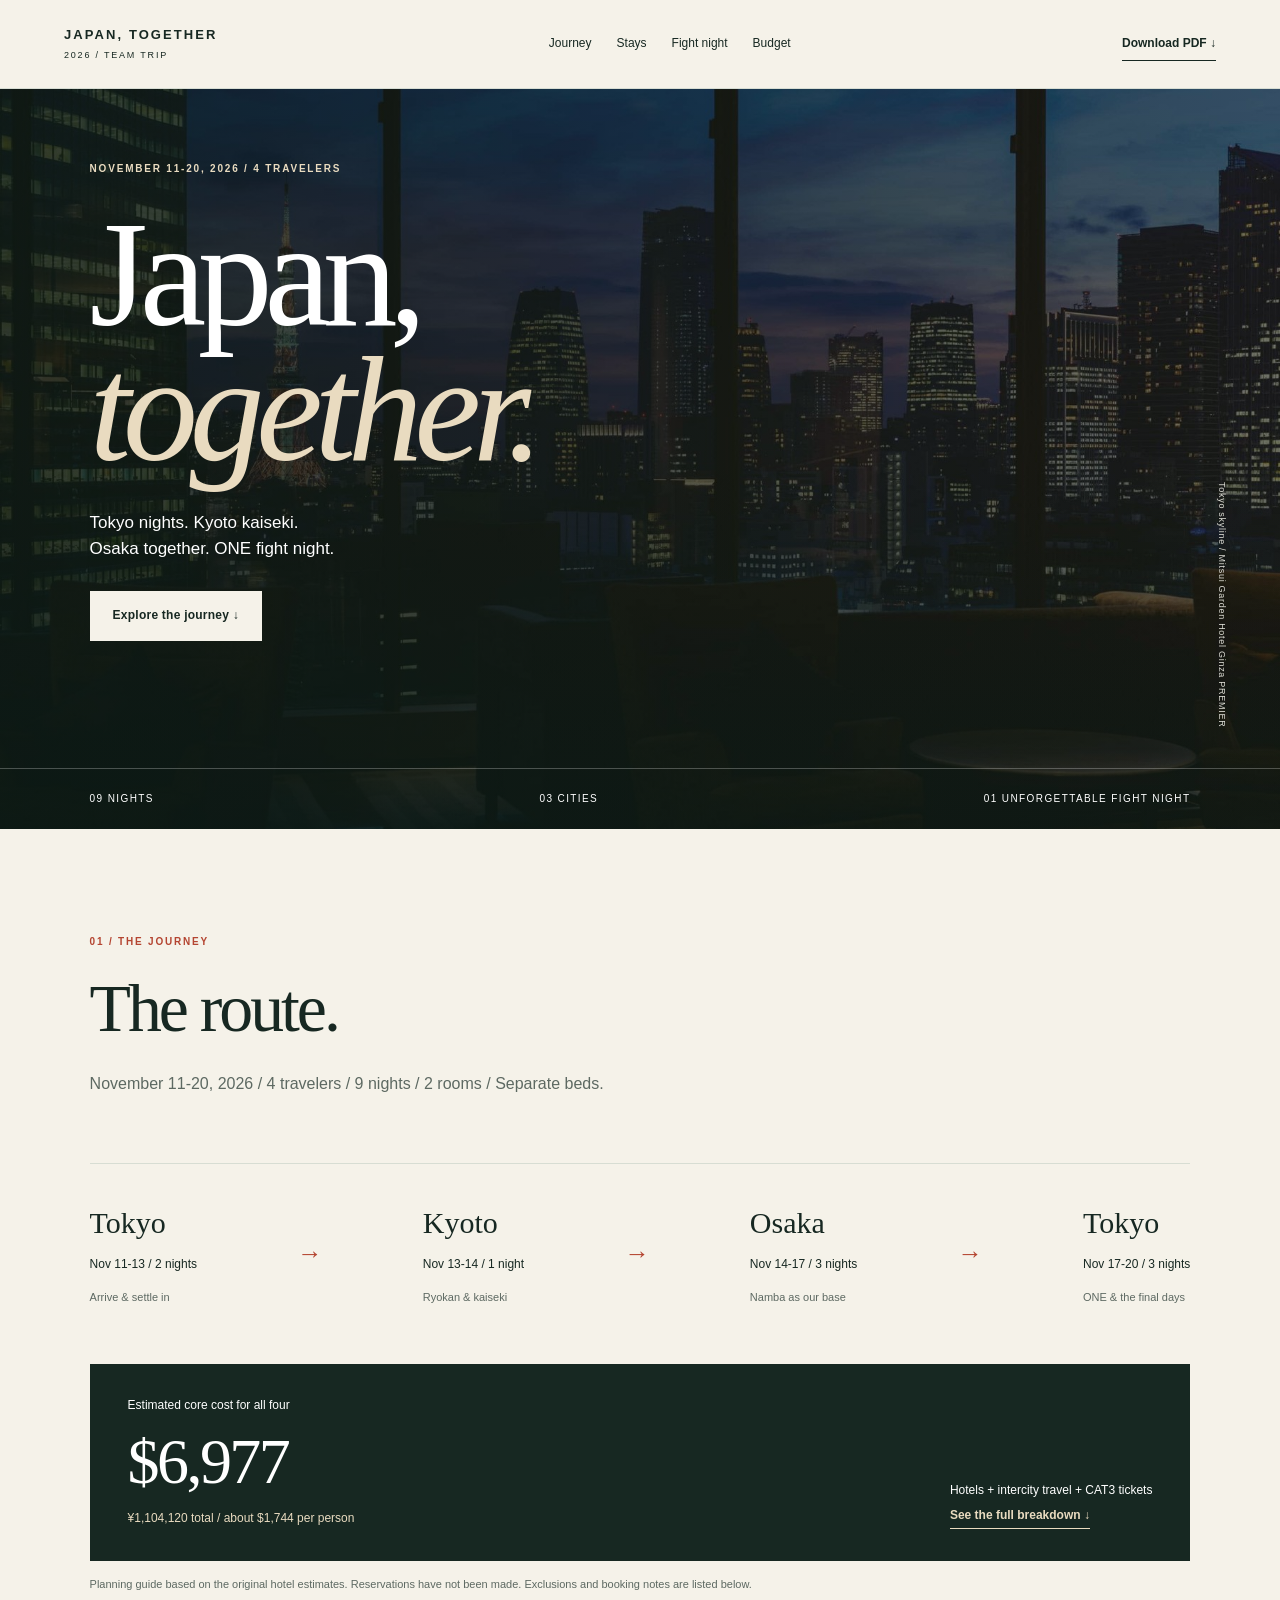
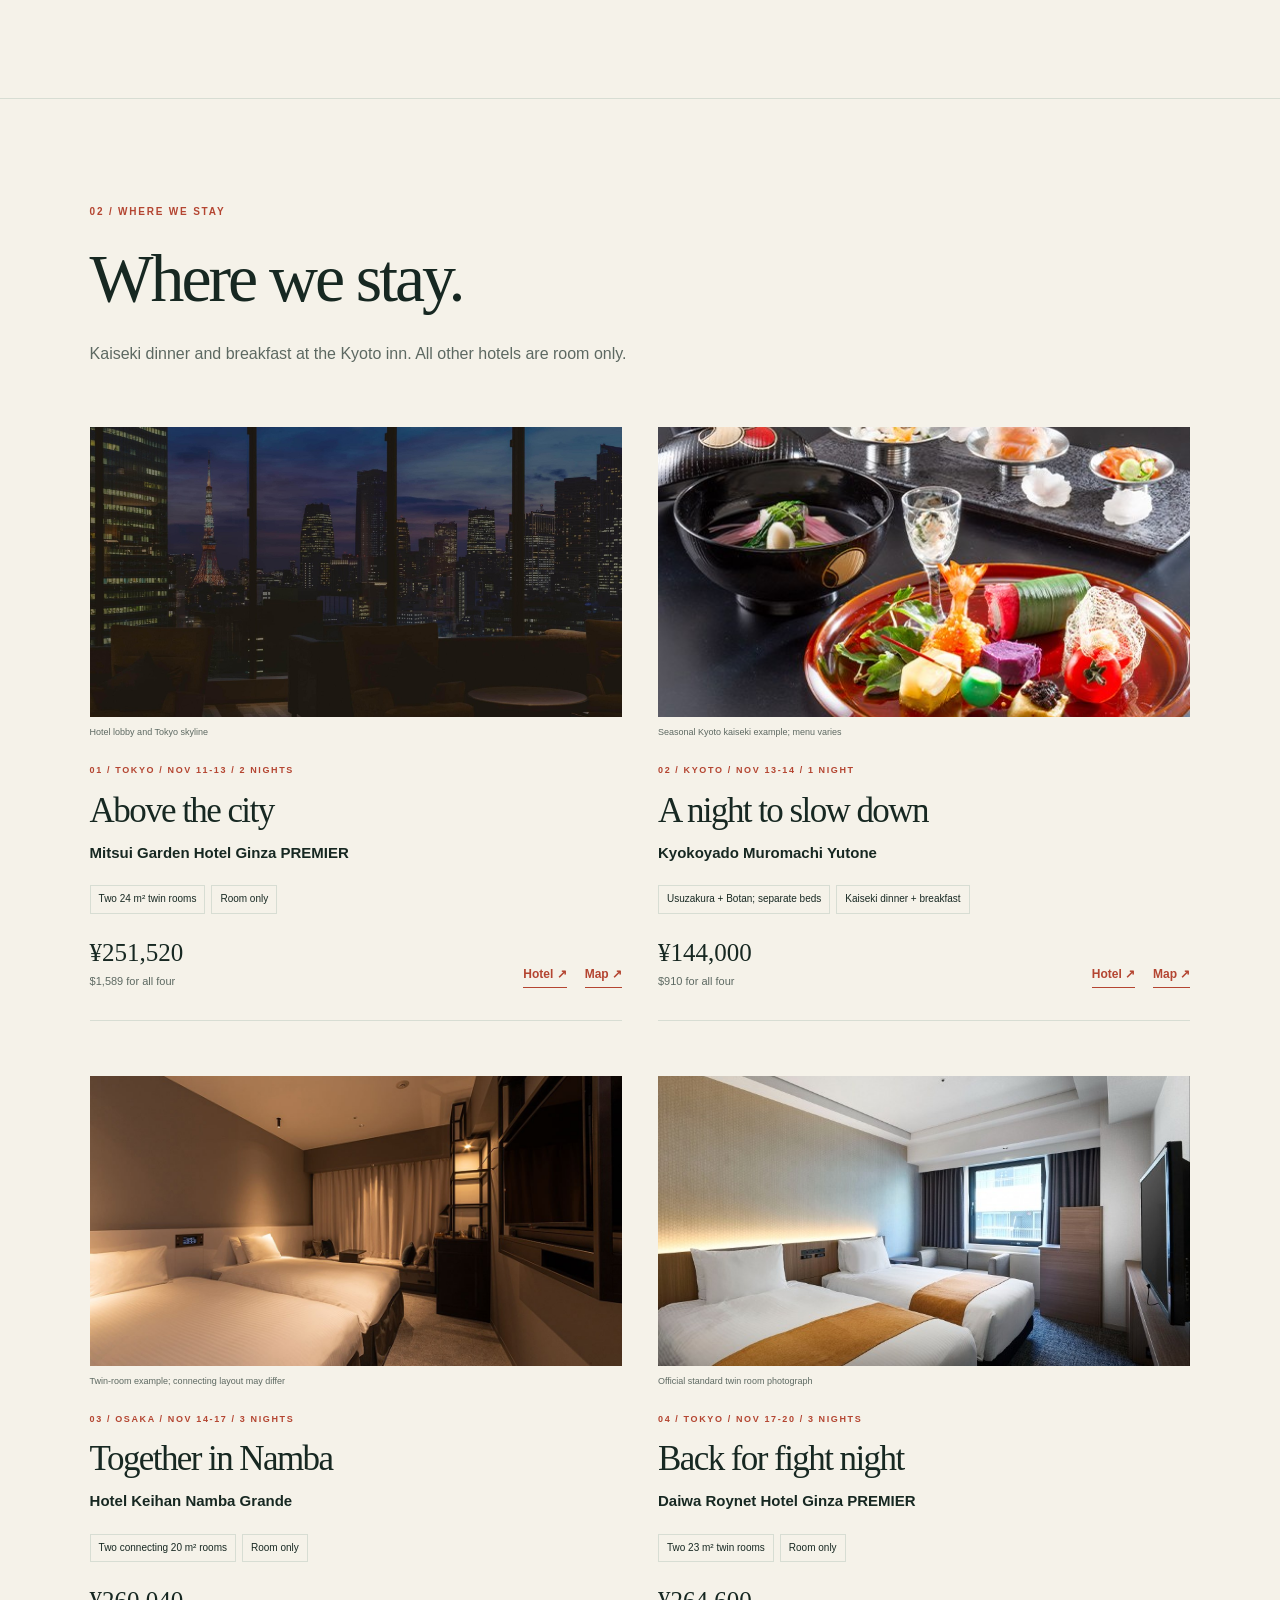
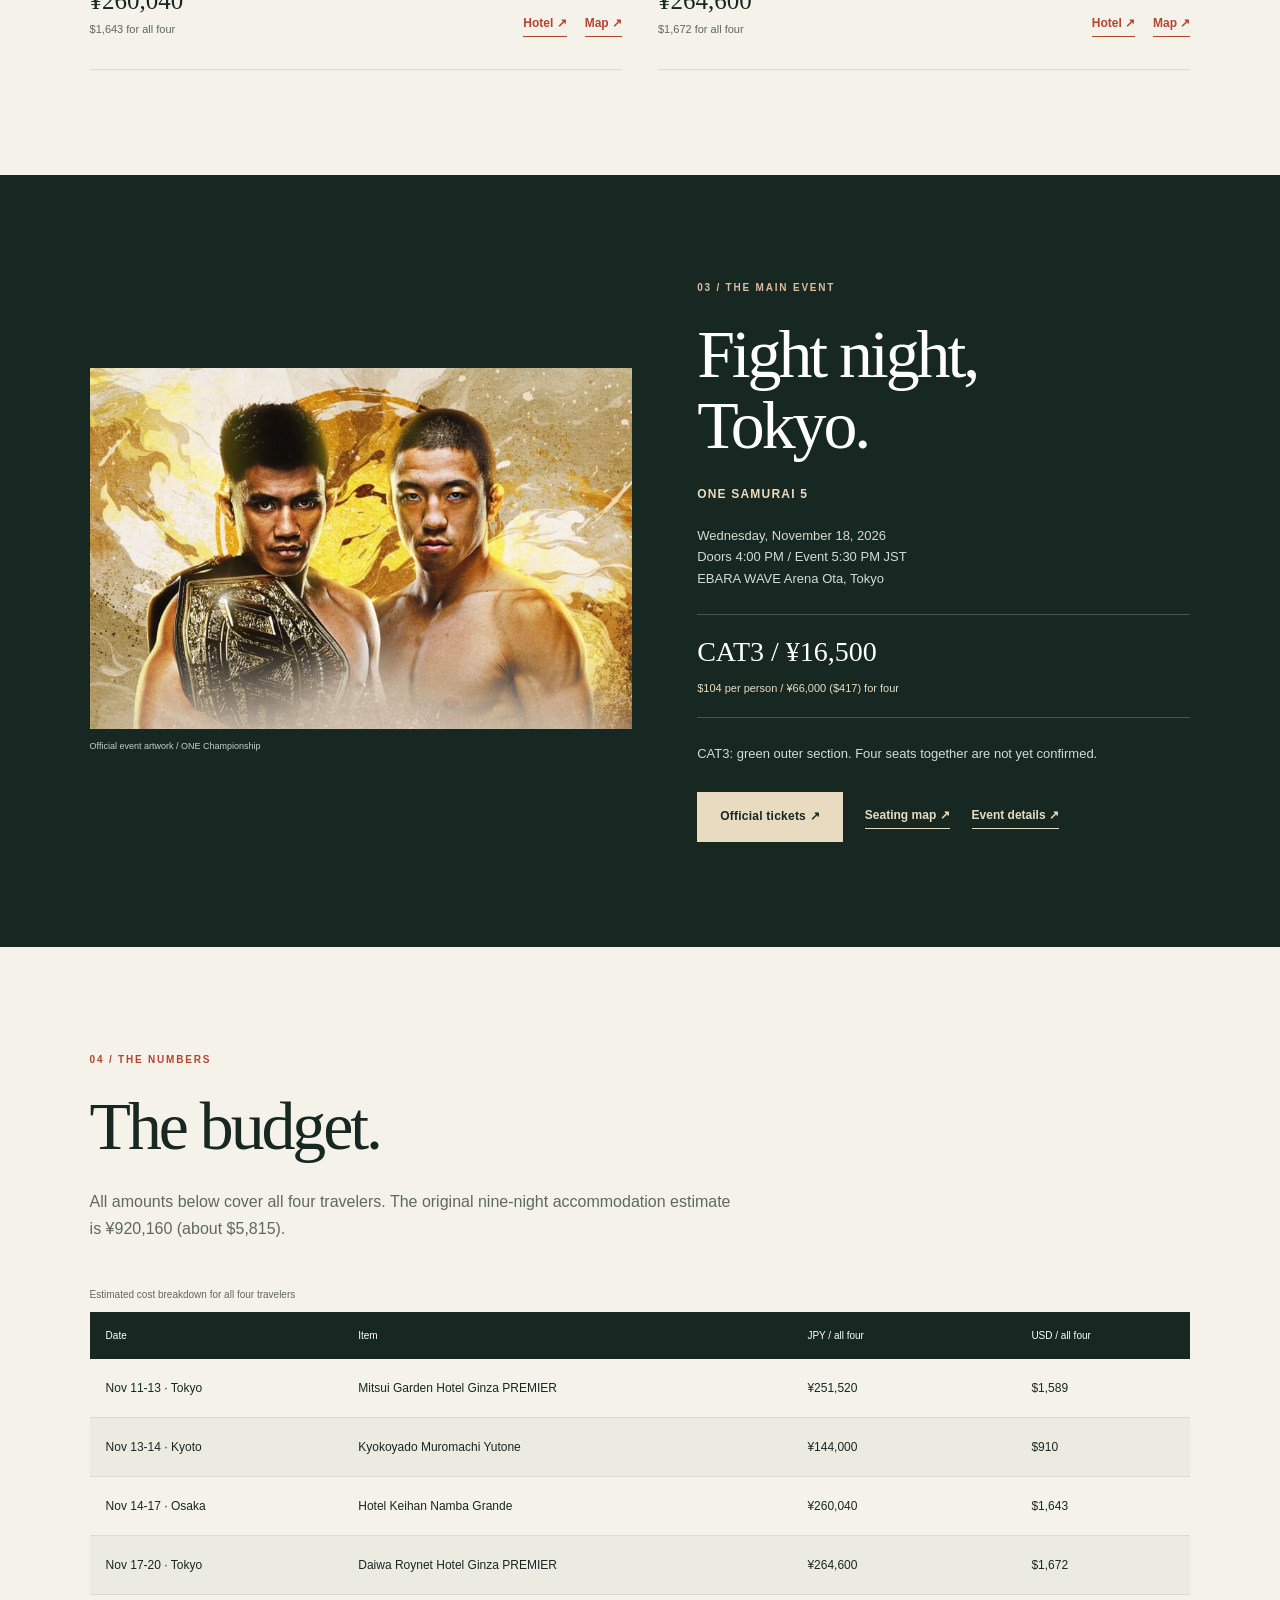
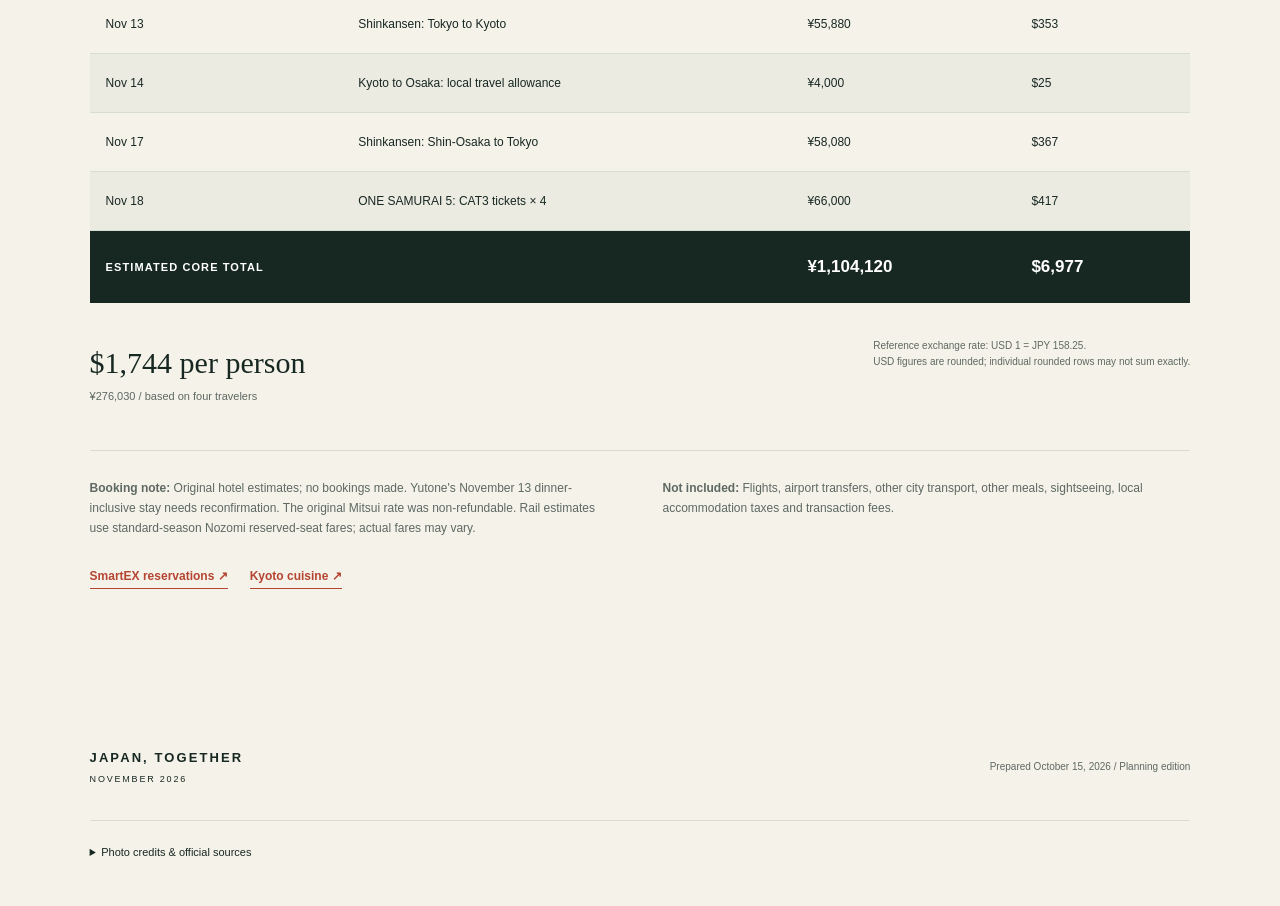
==== index.html @ fe847f81 "Publish concise Japan travel guide with photos and linked PDF" ====
<!doctype html><html lang="en"><head><meta charset="utf-8"><meta name="viewport" content="width=device-width,initial-scale=1"><title>Japan, Together | November 11-20, 2026</title><meta name="description" content="A nine-night team trip through Tokyo, Kyoto and Osaka, with a Kyoto kaiseki stay and ONE SAMURAI 5. Travel guide and downloadable PDF."><meta property="og:title" content="Japan, Together | November 2026"><meta property="og:description" content="Tokyo nights. Kyoto kaiseki. Osaka together. ONE fight night."><meta property="og:image" content="https://sakaidaishin27.github.io/japan-team-trip-2026/assets/tokyo.jpg"><meta property="og:url" content="https://sakaidaishin27.github.io/japan-team-trip-2026/"><link rel="stylesheet" href="style.css"></head><body>
<header class="topbar"><a class="brand" href="#top">JAPAN, TOGETHER<span>2026 / TEAM TRIP</span></a><nav aria-label="Main navigation"><a href="#journey">Journey</a><a href="#stays">Stays</a><a href="#fight">Fight night</a><a href="#budget">Budget</a></nav><a class="pdf-link" href="Japan-Team-Trip-November-2026.pdf" download>Download PDF ↓</a></header>
<main><section class="hero" id="top"><img class="hero-image" src="assets/tokyo.jpg" alt="Tokyo skyline and Tokyo Tower seen from the hotel lobby"><div class="hero-inner"><p class="eyebrow">NOVEMBER 11-20, 2026 / 4 TRAVELERS</p><h1>Japan,<br><em>together.</em></h1><p class="hero-sub">Tokyo nights. Kyoto kaiseki.<br>Osaka together. ONE fight night.</p><a class="button cream" href="#journey">Explore the journey ↓</a></div><p class="hero-caption">Tokyo skyline / Mitsui Garden Hotel Ginza PREMIER</p><div class="hero-bottom"><span>09 NIGHTS</span><span>03 CITIES</span><span>01 UNFORGETTABLE FIGHT NIGHT</span></div></section>
<section id="journey" class="section journey"><div class="section-heading"><p class="eyebrow">01 / THE JOURNEY</p><h2>The route.</h2><p>November 11-20, 2026 / 4 travelers / 9 nights / 2 rooms / Separate beds.</p></div><div class="route"><div><b>Tokyo</b><span>Nov 11-13 / 2 nights</span><small>Arrive & settle in</small></div><span class="route-arrow">→</span><div><b>Kyoto</b><span>Nov 13-14 / 1 night</span><small>Ryokan & kaiseki</small></div><span class="route-arrow">→</span><div><b>Osaka</b><span>Nov 14-17 / 3 nights</span><small>Namba as our base</small></div><span class="route-arrow">→</span><div><b>Tokyo</b><span>Nov 17-20 / 3 nights</span><small>ONE & the final days</small></div></div><div class="cost-preview"><p>Estimated core cost for all four<strong>$6,977</strong><span>¥1,104,120 total / about $1,744 per person</span></p><div><p>Hotels + intercity travel + CAT3 tickets</p><a href="#budget" class="text-link">See the full breakdown ↓</a></div></div><p class="status-note">Planning guide based on the original hotel estimates. Reservations have not been made. Exclusions and booking notes are listed below.</p></section>
<section id="stays" class="section stays"><div class="section-heading"><p class="eyebrow">02 / WHERE WE STAY</p><h2>Where we stay.</h2><p>Kaiseki dinner and breakfast at the Kyoto inn. All other hotels are room only.</p></div><div class="stay-grid"><article class="stay"><figure><img src="assets/tokyo.jpg" alt="Hotel lobby and Tokyo skyline" loading="lazy"><figcaption>Hotel lobby and Tokyo skyline</figcaption></figure><div class="stay-copy"><p class="eyebrow">01 / Tokyo / Nov 11-13 / 2 nights</p><h3>Above the city</h3><h4>Mitsui Garden Hotel Ginza PREMIER</h4><div class="facts"><span>Two 24 m² twin rooms</span><span>Room only</span></div><div class="stay-bottom"><strong>¥251,520<small>$1,589 for all four</small></strong><div><a class="text-link" href="https://www.gardenhotels.co.jp/ginza-premier/eng/" target="_blank" rel="noopener noreferrer">Hotel<span aria-hidden="true"> ↗</span></a><a class="text-link" href="https://www.google.com/maps/search/?api=1&amp;query=Mitsui+Garden+Hotel+Ginza+PREMIER" target="_blank" rel="noopener noreferrer">Map<span aria-hidden="true"> ↗</span></a></div></div></div></article><article class="stay"><figure><img src="assets/kaiseki.jpg" alt="Seasonal Kyoto kaiseki example; menu varies" loading="lazy"><figcaption>Seasonal Kyoto kaiseki example; menu varies</figcaption></figure><div class="stay-copy"><p class="eyebrow">02 / Kyoto / Nov 13-14 / 1 night</p><h3>A night to slow down</h3><h4>Kyokoyado Muromachi Yutone</h4><div class="facts"><span>Usuzakura + Botan; separate beds</span><span>Kaiseki dinner + breakfast</span></div><div class="stay-bottom"><strong>¥144,000<small>$910 for all four</small></strong><div><a class="text-link" href="https://www.m-yutone.com/room/" target="_blank" rel="noopener noreferrer">Hotel<span aria-hidden="true"> ↗</span></a><a class="text-link" href="https://www.google.com/maps/search/?api=1&amp;query=Kyokoyado+Muromachi+Yutone" target="_blank" rel="noopener noreferrer">Map<span aria-hidden="true"> ↗</span></a></div></div></div></article><article class="stay"><figure><img src="assets/osaka.jpg" alt="Twin-room example; connecting layout may differ" loading="lazy"><figcaption>Twin-room example; connecting layout may differ</figcaption></figure><div class="stay-copy"><p class="eyebrow">03 / Osaka / Nov 14-17 / 3 nights</p><h3>Together in Namba</h3><h4>Hotel Keihan Namba Grande</h4><div class="facts"><span>Two connecting 20 m² rooms</span><span>Room only</span></div><div class="stay-bottom"><strong>¥260,040<small>$1,643 for all four</small></strong><div><a class="text-link" href="https://www.hotelkeihan.co.jp/namba/guestroom/7/" target="_blank" rel="noopener noreferrer">Hotel<span aria-hidden="true"> ↗</span></a><a class="text-link" href="https://www.google.com/maps/search/?api=1&amp;query=Hotel+Keihan+Namba+Grande" target="_blank" rel="noopener noreferrer">Map<span aria-hidden="true"> ↗</span></a></div></div></div></article><article class="stay"><figure><img src="assets/daiwa.jpg" alt="Official standard twin room photograph" loading="lazy"><figcaption>Official standard twin room photograph</figcaption></figure><div class="stay-copy"><p class="eyebrow">04 / Tokyo / Nov 17-20 / 3 nights</p><h3>Back for fight night</h3><h4>Daiwa Roynet Hotel Ginza PREMIER</h4><div class="facts"><span>Two 23 m² twin rooms</span><span>Room only</span></div><div class="stay-bottom"><strong>¥264,600<small>$1,672 for all four</small></strong><div><a class="text-link" href="https://www.daiwaroynet.jp/ginza/" target="_blank" rel="noopener noreferrer">Hotel<span aria-hidden="true"> ↗</span></a><a class="text-link" href="https://www.google.com/maps/search/?api=1&amp;query=Daiwa+Roynet+Hotel+Ginza+PREMIER" target="_blank" rel="noopener noreferrer">Map<span aria-hidden="true"> ↗</span></a></div></div></div></article></div></section>
<section id="fight" class="fight section"><div class="fight-image"><img src="assets/one.jpg" alt="Official ONE SAMURAI 5 artwork featuring Joshua Pacio and Keito Yamakita" loading="lazy"><p>Official event artwork / ONE Championship</p></div><div class="fight-copy"><p class="eyebrow">03 / THE MAIN EVENT</p><h2>Fight night,<br>Tokyo.</h2><p class="event-name">ONE SAMURAI 5</p><p>Wednesday, November 18, 2026<br>Doors 4:00 PM / Event 5:30 PM JST<br>EBARA WAVE Arena Ota, Tokyo</p><div class="ticket-price"><strong>CAT3 / ¥16,500</strong><span>$104 per person / ¥66,000 ($417) for four</span></div><p>CAT3: green outer section. Four seats together are not yet confirmed.</p><div class="link-row"><a class="button light" href="https://onechampionship.zaiko.io/ja/e/one-samurai-5" target="_blank" rel="noopener noreferrer">Official tickets<span aria-hidden="true"> ↗</span></a><a class="text-link" href="https://image.pia.jp/uploads5/files/9217/8598/1007/ONESamurai5-EWAO-Seat_Plan0701.jpg" target="_blank" rel="noopener noreferrer">Seating map<span aria-hidden="true"> ↗</span></a><a class="text-link" href="https://www.onefc.com/events/one-samurai-5/" target="_blank" rel="noopener noreferrer">Event details<span aria-hidden="true"> ↗</span></a></div></div></section>
<section id="budget" class="section budget"><div class="section-heading"><p class="eyebrow">04 / THE NUMBERS</p><h2>The budget.</h2><p>All amounts below cover all four travelers. The original nine-night accommodation estimate is ¥920,160 (about $5,815).</p></div><div class="table-scroll"><table><caption>Estimated cost breakdown for all four travelers</caption><thead><tr><th>Date</th><th>Item</th><th>JPY / all four</th><th>USD / all four</th></tr></thead><tbody><tr><td>Nov 11-13 · Tokyo</td><th scope="row">Mitsui Garden Hotel Ginza PREMIER</th><td>¥251,520</td><td>$1,589</td></tr><tr><td>Nov 13-14 · Kyoto</td><th scope="row">Kyokoyado Muromachi Yutone</th><td>¥144,000</td><td>$910</td></tr><tr><td>Nov 14-17 · Osaka</td><th scope="row">Hotel Keihan Namba Grande</th><td>¥260,040</td><td>$1,643</td></tr><tr><td>Nov 17-20 · Tokyo</td><th scope="row">Daiwa Roynet Hotel Ginza PREMIER</th><td>¥264,600</td><td>$1,672</td></tr><tr><td>Nov 13</td><th scope="row">Shinkansen: Tokyo to Kyoto</th><td>¥55,880</td><td>$353</td></tr><tr><td>Nov 14</td><th scope="row">Kyoto to Osaka: local travel allowance</th><td>¥4,000</td><td>$25</td></tr><tr><td>Nov 17</td><th scope="row">Shinkansen: Shin-Osaka to Tokyo</th><td>¥58,080</td><td>$367</td></tr><tr><td>Nov 18</td><th scope="row">ONE SAMURAI 5: CAT3 tickets × 4</th><td>¥66,000</td><td>$417</td></tr></tbody><tfoot><tr><th colspan="2">ESTIMATED CORE TOTAL</th><td>¥1,104,120</td><td>$6,977</td></tr></tfoot></table></div><div class="budget-end"><p><strong>$1,744 per person</strong><span>¥276,030 / based on four travelers</span></p><p>Reference exchange rate: USD 1 = JPY 158.25.<br>USD figures are rounded; individual rounded rows may not sum exactly.</p></div><div class="notes compact-notes"><p><strong>Booking note:</strong> Original hotel estimates; no bookings made. Yutone's November 13 dinner-inclusive stay needs reconfirmation. The original Mitsui rate was non-refundable. Rail estimates use standard-season Nozomi reserved-seat fares; actual fares may vary.</p><p><strong>Not included:</strong> Flights, airport transfers, other city transport, other meals, sightseeing, local accommodation taxes and transaction fees.</p></div><div class="link-row"><a class="text-link" href="https://smart-ex.jp/en/" target="_blank" rel="noopener noreferrer">SmartEX reservations<span aria-hidden="true"> ↗</span></a><a class="text-link" href="https://www.m-yutone.com/meal/" target="_blank" rel="noopener noreferrer">Kyoto cuisine<span aria-hidden="true"> ↗</span></a></div></section>
<footer class="section"><div class="footer-top"><a class="brand" href="#top">JAPAN, TOGETHER<span>NOVEMBER 2026</span></a><p>Prepared October 15, 2026 / Planning edition</p></div><details><summary>Photo credits & official sources</summary><p>Photos and event artwork are from the official properties and organizer. All rights remain with their respective owners. Images illustrate the property or sample cuisine; actual rooms and menus may differ.</p><ul><li><a class="text-link" href="https://www.gardenhotels.co.jp/ginza-premier/eng/" target="_blank" rel="noopener noreferrer">Mitsui Garden Hotel Ginza PREMIER<span aria-hidden="true"> ↗</span></a></li><li><a class="text-link" href="https://www.m-yutone.com/room/" target="_blank" rel="noopener noreferrer">Muromachi Yutone<span aria-hidden="true"> ↗</span></a></li><li><a class="text-link" href="https://www.m-yutone.com/meal/" target="_blank" rel="noopener noreferrer">Muromachi Yutone - seasonal Kyoto kaiseki example<span aria-hidden="true"> ↗</span></a></li><li><a class="text-link" href="https://www.hotelkeihan.co.jp/namba/guestroom/6/" target="_blank" rel="noopener noreferrer">Hotel Keihan Namba Grande - twin-room example<span aria-hidden="true"> ↗</span></a></li><li><a class="text-link" href="https://www.daiwaroynet.jp/ginza/" target="_blank" rel="noopener noreferrer">Daiwa Roynet Hotel Ginza PREMIER<span aria-hidden="true"> ↗</span></a></li><li><a class="text-link" href="https://www.onefc.com/events/one-samurai-5/" target="_blank" rel="noopener noreferrer">ONE Championship - official event artwork<span aria-hidden="true"> ↗</span></a></li></ul><p><a class="text-link" href="https://smart-ex.jp/en/" target="_blank" rel="noopener noreferrer">SmartEX<span aria-hidden="true"> ↗</span></a>&nbsp; / &nbsp;<a class="text-link" href="https://onechampionship.zaiko.io/ja/e/one-samurai-5" target="_blank" rel="noopener noreferrer">ONE official tickets<span aria-hidden="true"> ↗</span></a>&nbsp; / &nbsp;<a class="text-link" href="https://image.pia.jp/uploads5/files/9217/8598/1007/ONESamurai5-EWAO-Seat_Plan0701.jpg" target="_blank" rel="noopener noreferrer">Official seating map<span aria-hidden="true"> ↗</span></a></p></details></footer></main></body></html>
---- style.css ----
@charset "UTF-8";
:root{--ink:#172822;--paper:#f5f2e9;--muted:#5d6962;--red:#b44531;--line:#d7ddd3;--white:#fff;scroll-behavior:smooth;scroll-padding-top:95px}*{box-sizing:border-box}body{margin:0;background:var(--paper);color:var(--ink);font-family:Arial,Helvetica,sans-serif;font-size:16px;line-height:1.65}a{color:inherit}a:focus-visible,summary:focus-visible{outline:3px solid var(--red);outline-offset:6px}img{display:block;max-width:100%;height:auto}h1,h2,h3,h4,p,figure{margin:0}h1,h2,h3{font-family:Georgia,'Times New Roman',serif;font-weight:400;line-height:1.05;letter-spacing:-.045em}h2{font-size:clamp(38px,5.3vw,68px)}h3{font-size:35px}h4{font-size:15px;line-height:1.45;font-weight:600}.topbar{height:89px;display:flex;align-items:center;justify-content:space-between;padding:0 5vw;gap:30px;border-bottom:1px solid var(--line);background:var(--paper);position:relative;z-index:3}.brand{font-size:13px;font-weight:700;letter-spacing:.16em;text-decoration:none;line-height:1.4}.brand span{display:block;font-size:9px;letter-spacing:.2em;font-weight:400;margin-top:5px}nav{display:flex;gap:25px;font-size:12px}nav a,.pdf-link{text-decoration:none}.pdf-link{font-size:12px;font-weight:600;border-bottom:1px solid var(--ink);padding:7px 0}.hero{height:740px;max-height:calc(100svh - 89px);min-height:590px;position:relative;isolation:isolate;color:white;overflow:hidden}.hero-image{position:absolute;z-index:-2;width:100%;height:100%;object-fit:cover;object-position:center 54%}.hero:after{content:"";position:absolute;inset:0;background:linear-gradient(90deg,rgba(9,25,21,.68),rgba(9,25,21,.12)),linear-gradient(0deg,rgba(9,25,21,.6),transparent 50%);z-index:-1}.hero-inner{position:relative;padding:72px 7vw 110px}.eyebrow{font-size:10px;font-weight:700;letter-spacing:.18em;text-transform:uppercase;line-height:1.5}.hero .eyebrow{color:#e9dbc0}.hero h1{font-size:clamp(85px,11.7vw,156px);letter-spacing:-.055em;line-height:.9;margin:32px 0}.hero h1 em{font-weight:400;color:#e9dbc0}.hero-sub{font-size:17px;line-height:1.55;margin-bottom:29px}.button{display:inline-block;text-decoration:none;background:var(--ink);color:white;font-size:12px;font-weight:600;padding:14px 22px;letter-spacing:.02em;border:1px solid var(--ink);transition:background .2s,transform .2s}.button:hover{transform:translateY(-2px);background:#304c3f}.button.cream{background:var(--paper);color:var(--ink);border-color:var(--paper)}.button.light{background:#e9dbc0;color:var(--ink);border-color:#e9dbc0}.button.outline{background:transparent;color:var(--ink)}.hero-caption{position:absolute;right:4vw;bottom:102px;writing-mode:vertical-rl;font-size:9px;letter-spacing:.08em;color:#deded6}.hero-bottom{position:absolute;bottom:0;left:0;right:0;display:flex;justify-content:space-between;padding:22px 7vw;border-top:1px solid #ffffff40;font-size:10px;letter-spacing:.14em}.section{padding:105px max(7vw,calc((100vw - 1220px)/2))}.section-heading{max-width:800px}.section-heading .eyebrow{color:var(--red);margin-bottom:24px}.section-heading>p:last-child{color:var(--muted);max-width:650px;margin-top:27px;font-size:16px}.route{display:flex;align-items:center;justify-content:space-between;margin:65px 0 55px;gap:14px;border-top:1px solid var(--line);padding-top:34px}.route>div{min-width:0}.route b{font-family:Georgia,serif;font-size:30px;font-weight:400;display:block}.route span:not(.route-arrow){display:block;font-size:12px;margin:8px 0}.route small{font-size:11px;color:var(--muted)}.route-arrow{color:var(--red);font-size:25px}.cost-preview{display:flex;justify-content:space-between;gap:40px;background:var(--ink);color:white;padding:32px 38px}.cost-preview p{font-size:12px}.cost-preview strong{font-family:Georgia,serif;font-size:64px;line-height:1.2;display:block;font-weight:400;letter-spacing:-.04em;margin:8px 0}.cost-preview span{display:block;color:#e9dbc0;font-size:12px}.cost-preview>div{align-self:end}.cost-preview .text-link{color:#e9dbc0}.status-note{font-size:11px;color:var(--muted);margin-top:14px;max-width:800px}.stays{border-top:1px solid var(--line)}.stay-grid{display:grid;grid-template-columns:1fr 1fr;gap:55px 36px;margin-top:60px}.stay{border-bottom:1px solid var(--line);padding-bottom:32px}.stay figure{position:relative}.stay figure img{height:290px;width:100%;object-fit:cover}.stay figcaption{font-size:9px;color:var(--muted);padding:8px 0 0}.stay-copy{padding-top:24px}.stay .eyebrow{color:var(--red);font-size:9px}.stay h3{margin:15px 0 12px}.stay h4{margin-bottom:16px}.stay-copy>p:not(.eyebrow){font-size:14px;color:var(--muted)}.facts{margin:22px 0 10px;display:flex;flex-wrap:wrap;gap:6px}.facts span{border:1px solid var(--line);padding:5px 8px;font-size:10px}.stay .access{font-size:11px!important}.stay-bottom{display:flex;justify-content:space-between;align-items:end;gap:16px;margin-top:24px}.stay-bottom strong{font-family:Georgia,serif;font-size:25px;font-weight:400;line-height:1.2}.stay-bottom small{font-family:Arial,sans-serif;display:block;font-size:11px;color:var(--muted);margin-top:7px}.stay-bottom>div{display:flex;gap:18px}.text-link{display:inline-block;font-size:12px;text-decoration:none;border-bottom:1px solid currentColor;padding-bottom:2px;font-weight:600;color:var(--red);white-space:normal}.text-link:hover{opacity:.75}.ryokan-feature{display:grid;grid-template-columns:1.05fr 1fr;gap:55px;margin-top:86px;align-items:center}.ryokan-feature>img{height:450px;width:100%;object-fit:cover}.ryokan-feature .eyebrow{color:var(--red)}.ryokan-feature h3{font-size:48px;margin:22px 0}.ryokan-feature p:not(.eyebrow){font-size:14px;color:var(--muted);margin-bottom:18px}.ryokan-feature .booking-note{font-size:11px!important;border-left:2px solid var(--red);padding-left:15px;margin-top:28px}.fight{background:var(--ink);color:white;display:grid;grid-template-columns:1.1fr 1fr;gap:65px;align-items:center}.fight-image img{width:100%;height:auto}.fight-image p{font-size:9px;color:#c5cec7;padding-top:10px}.fight-copy .eyebrow{color:#dcbca0}.fight-copy h2{margin:24px 0}.fight-copy .event-name{letter-spacing:.1em;font-weight:600;font-size:12px;color:#e9dbc0;margin:20px 0}.fight-copy>p:not(.eyebrow):not(.event-name){font-size:13px;color:#d3dbd5}.ticket-price{margin:25px 0;border-top:1px solid #ffffff35;border-bottom:1px solid #ffffff35;padding:20px 0}.ticket-price strong{font-family:Georgia,serif;font-size:28px;line-height:1.2;font-weight:400;display:block}.ticket-price span{display:block;font-size:11px;color:#e9dbc0;margin-top:10px}.link-row{display:flex;gap:22px;align-items:center;flex-wrap:wrap;margin-top:28px}.fight .text-link{color:#e9dbc0}.table-scroll{overflow-x:auto;margin-top:45px}table{border-collapse:collapse;width:100%;font-size:12px;line-height:1.5}caption{text-align:left;font-size:10px;color:var(--muted);margin-bottom:10px}th{text-align:left;font-weight:500}thead{background:var(--ink);color:white;font-size:10px}thead th{padding:16px}tbody td,tbody th{padding:20px 16px;border-bottom:1px solid var(--line)}tbody tr:nth-child(even){background:#ecebe2}td:nth-last-child(-n+2){white-space:nowrap}tfoot{background:var(--ink);color:white}tfoot th,tfoot td{padding:23px 16px;font-size:17px;font-weight:600}tfoot th{font-size:11px;letter-spacing:.1em}.table-note{font-size:11px;color:var(--muted);margin-top:20px;max-width:810px}.travel{border-bottom:1px solid var(--line)}.budget-end{display:flex;justify-content:space-between;gap:30px;margin-top:35px}.budget-end strong{font-family:Georgia,serif;font-size:30px;font-weight:400}.budget-end span{display:block;font-size:11px;color:var(--muted)}.budget-end>p:last-child{font-size:10px;color:var(--muted);max-width:360px}.notes{display:grid;grid-template-columns:1fr 1fr;gap:45px;border-top:1px solid var(--line);margin-top:45px;padding-top:28px}.notes h3{font-family:Arial,sans-serif;font-weight:600;font-size:13px;letter-spacing:0;margin-bottom:13px}.notes p{font-size:12px;color:var(--muted)}.download{background:#e8e8dc;text-align:center}.download .eyebrow{color:var(--red);margin-bottom:22px}.download h2{font-size:clamp(36px,4.5vw,58px)}.download p:not(.eyebrow){font-size:14px;color:var(--muted);margin:22px 0}.download .button{margin-top:8px}footer.section{padding-top:55px;padding-bottom:45px}.footer-top{display:flex;justify-content:space-between;gap:30px;align-items:center}.footer-top p{font-size:10px;color:var(--muted)}details{margin-top:35px;border-top:1px solid var(--line);padding-top:22px;font-size:11px;color:var(--muted)}summary{cursor:pointer;font-size:11px;color:var(--ink)}details p{margin-top:18px;max-width:800px}details .text-link{font-size:11px}details ul{padding-left:18px}details li{margin-bottom:9px}
@media(max-width:850px){.topbar{padding:0 6vw;gap:15px}nav{gap:14px}nav a{font-size:11px}.brand{font-size:11px}.pdf-link{font-size:10px}.hero{min-height:610px}.hero-inner{padding-top:70px}.section{padding:75px 6vw}.stay figure img{height:220px}.stay h3{font-size:31px}.ryokan-feature{gap:28px}.ryokan-feature>img{height:410px}.fight{gap:35px;grid-template-columns:1fr 1fr}.fight h2{font-size:47px}.ticket-price strong{font-size:24px}.stay-bottom{align-items:start;flex-direction:column}.cost-preview{padding:28px}.cost-preview strong{font-size:56px}}
@media(max-width:600px){:root{scroll-padding-top:20px}.topbar{height:auto;min-height:86px;flex-wrap:wrap;padding-top:17px;padding-bottom:15px;gap:12px}.brand{font-size:10px}nav{order:3;width:100%;justify-content:space-between;gap:10px}nav a{font-size:11px}.brand span{font-size:8px}.pdf-link{font-size:10px}.hero{max-height:none;min-height:620px;height:calc(95svh - 107px);max-height:800px}.hero-inner{padding-top:60px}.hero h1{font-size:88px;margin:32px 0}.hero .eyebrow{font-size:8px}.hero-sub{font-size:15px}.hero-bottom{padding:20px 6vw;gap:15px;font-size:8px;letter-spacing:.06em}.hero-caption{display:none}.section{padding:68px 6vw}h2{font-size:39px}.section-heading>p:last-child{font-size:14px;margin-top:23px}.route{display:grid;grid-template-columns:1fr 1fr;gap:30px;margin:40px 0}.route-arrow{display:none}.route b{font-size:28px}.route>div{position:relative;padding-left:17px;border-left:2px solid var(--red)}.route span:not(.route-arrow){font-size:11px}.cost-preview{display:block;padding:27px}.cost-preview>div{margin-top:24px}.cost-preview strong{font-size:60px}.stay-grid{grid-template-columns:1fr;gap:45px;margin-top:40px}.stay figure img{height:250px}.stay h3{font-size:35px}.stay-copy{padding-top:21px}.stay-bottom{flex-direction:row;align-items:end}.stay-bottom>div{gap:15px}.stay-bottom strong{font-size:26px}.ryokan-feature{grid-template-columns:1fr;gap:28px;margin-top:55px}.ryokan-feature>img{height:280px}.ryokan-feature h3{font-size:40px;margin:18px 0}.fight{grid-template-columns:1fr;gap:35px}.fight h2{font-size:52px}.fight-copy>p:not(.eyebrow):not(.event-name){font-size:14px}.fight-image p{font-size:8px}.ticket-price strong{font-size:29px}.link-row{gap:18px}.table-scroll{margin-top:32px}table{min-width:600px;font-size:11px}thead th{padding:13px}tbody td,tbody th{padding:17px 13px}.budget table{min-width:590px}.budget-end{display:block}.budget-end>p:last-child{margin-top:20px}.notes{grid-template-columns:1fr;gap:26px}.download h2{font-size:40px}.footer-top{align-items:start;flex-direction:column;gap:20px}.footer-top p{font-size:9px}}
@media(prefers-reduced-motion:reduce){:root{scroll-behavior:auto}.button{transition:none}.button:hover{transform:none}}@media print{.topbar,nav,.pdf-link,.download{display:none}.section{padding:30px}.hero{height:600px;max-height:none}.stay-grid{gap:25px}.stay,.fight,.notes{break-inside:avoid}a{color:inherit}.table-scroll{overflow:visible}table{min-width:0!important}.hero,.fight,.cost-preview{print-color-adjust:exact}}
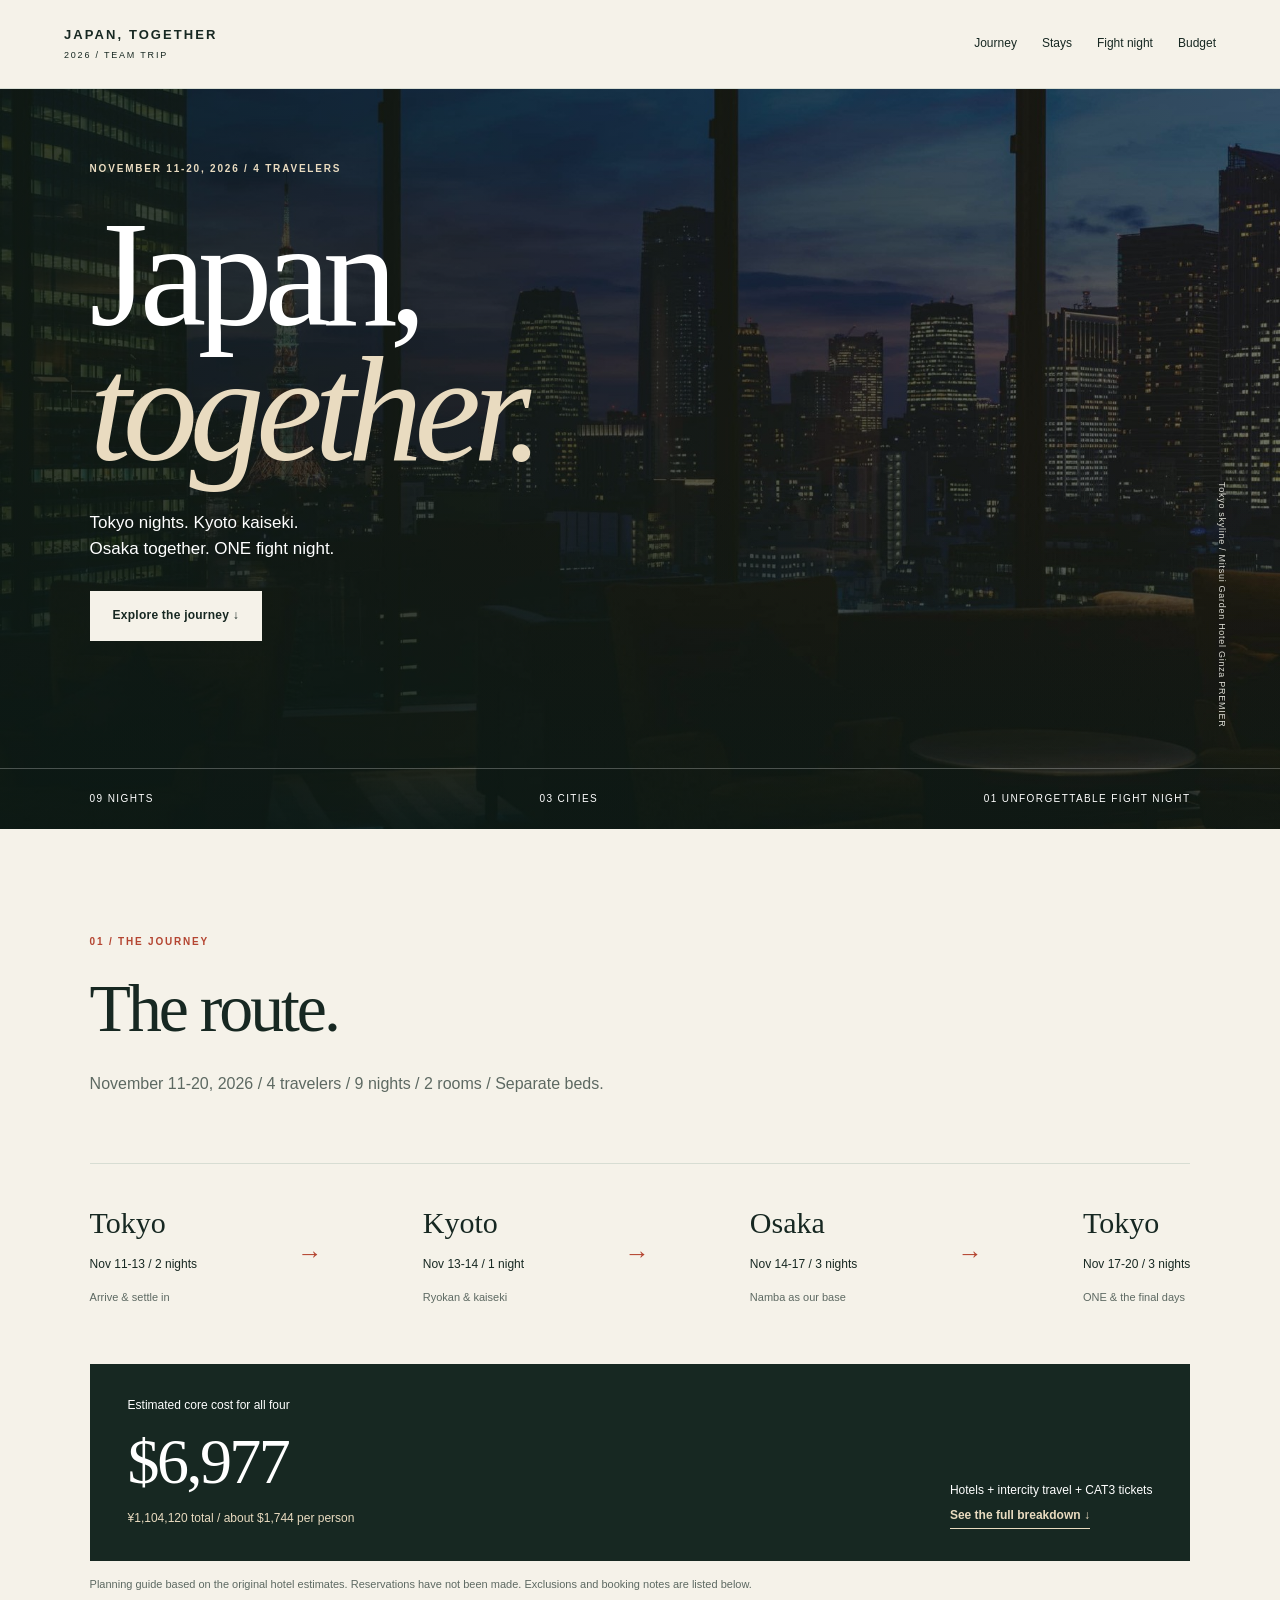
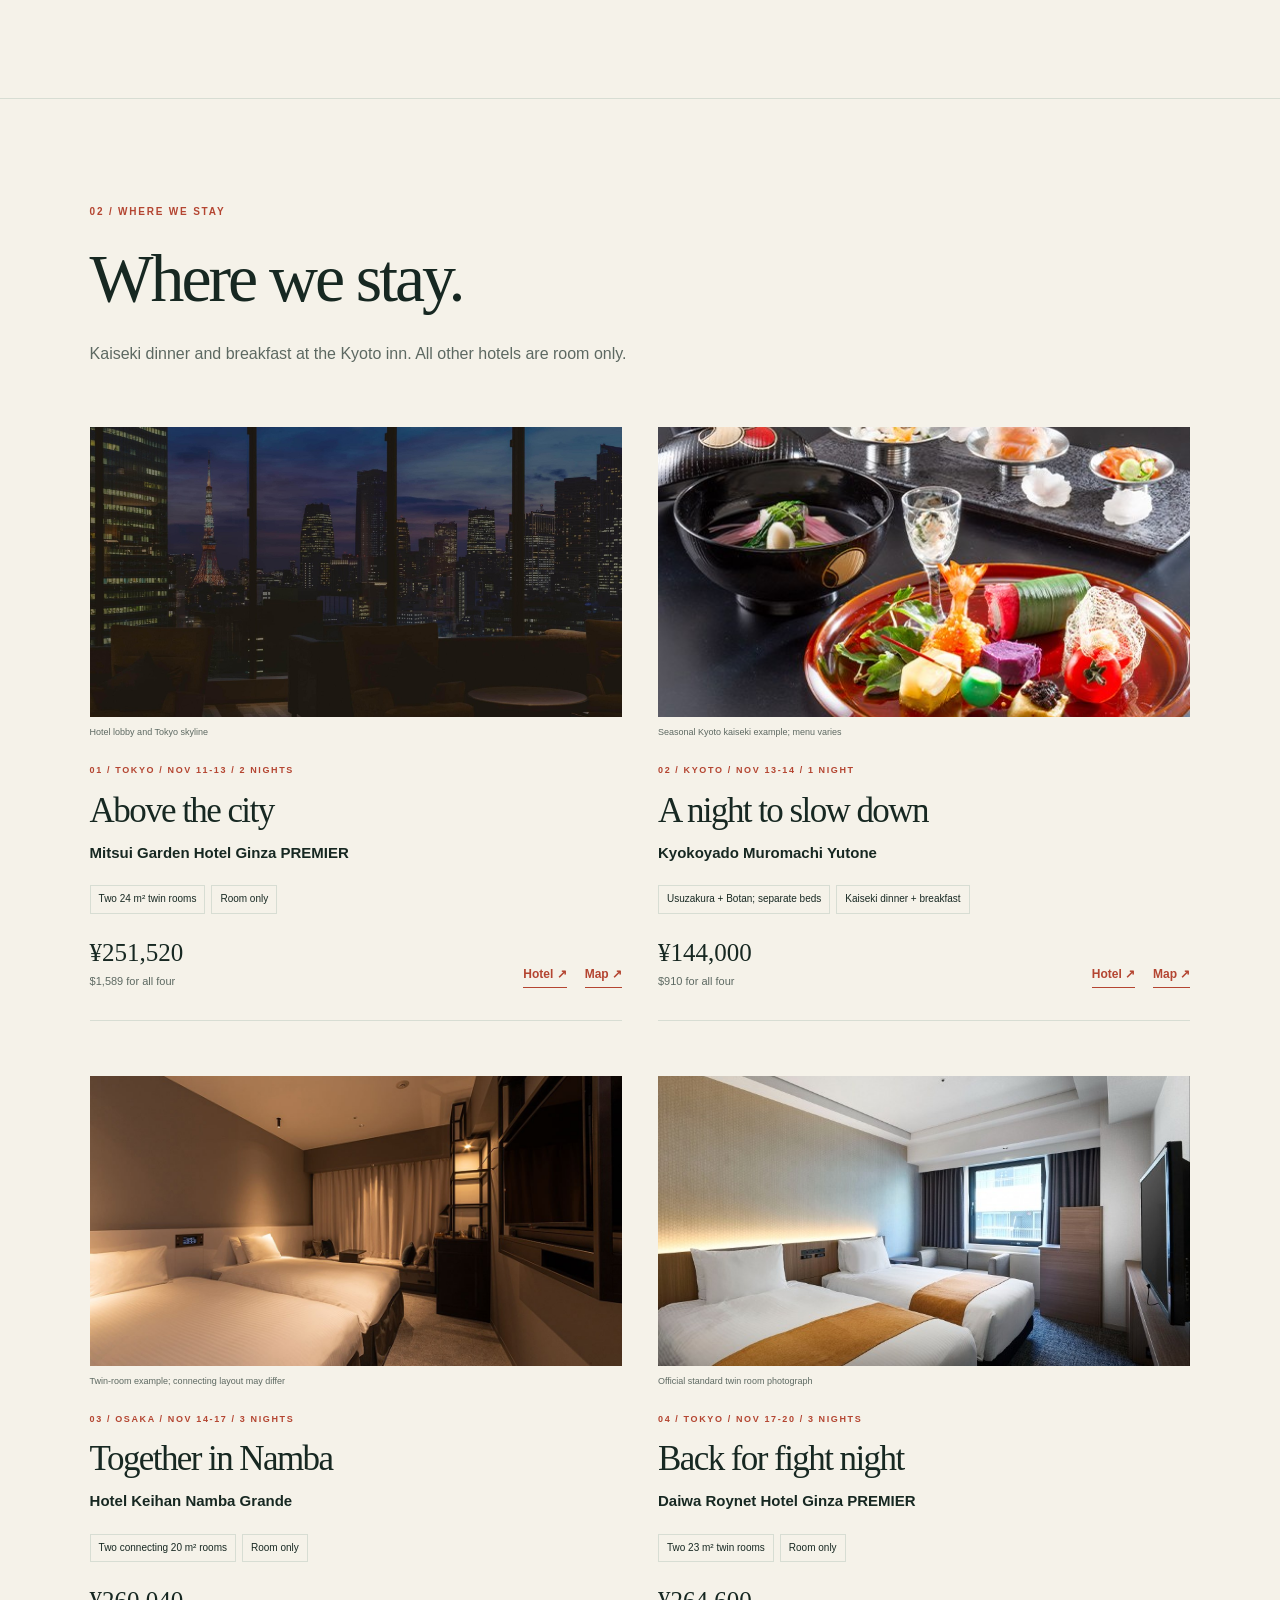
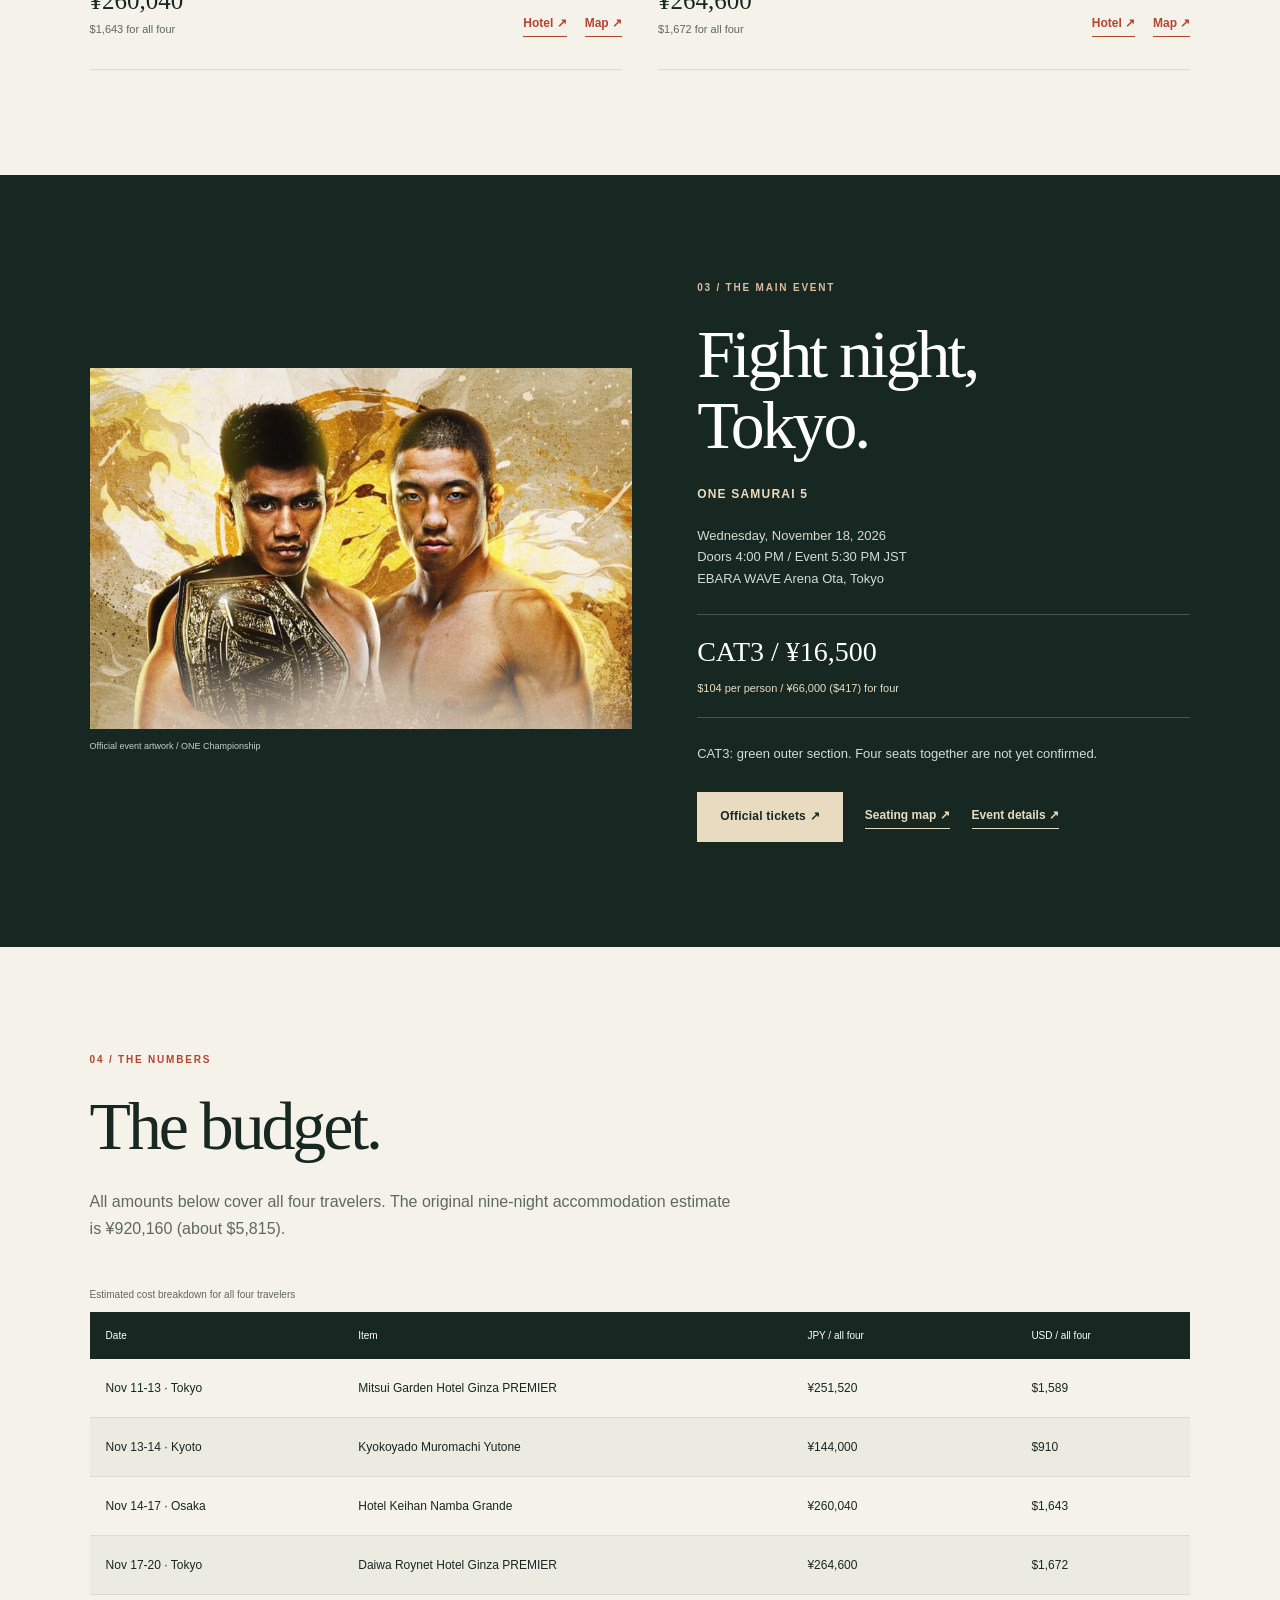
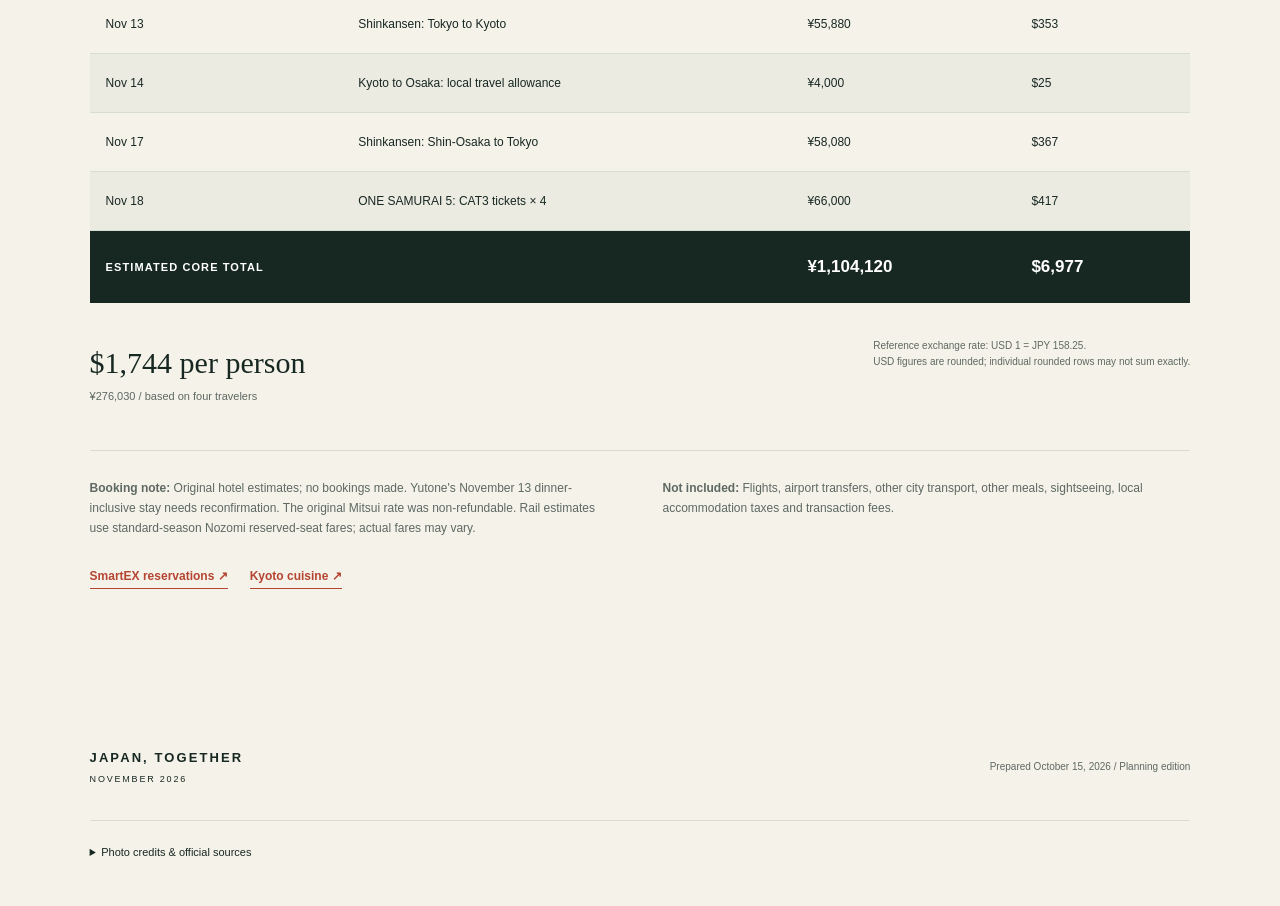
==== commit 52213430: "Keep the guide website only and remove PDF download" ====
--- a/index.html
+++ b/index.html
@@ -1,5 +1,5 @@
-<!doctype html><html lang="en"><head><meta charset="utf-8"><meta name="viewport" content="width=device-width,initial-scale=1"><title>Japan, Together | November 11-20, 2026</title><meta name="description" content="A nine-night team trip through Tokyo, Kyoto and Osaka, with a Kyoto kaiseki stay and ONE SAMURAI 5. Travel guide and downloadable PDF."><meta property="og:title" content="Japan, Together | November 2026"><meta property="og:description" content="Tokyo nights. Kyoto kaiseki. Osaka together. ONE fight night."><meta property="og:image" content="https://sakaidaishin27.github.io/japan-team-trip-2026/assets/tokyo.jpg"><meta property="og:url" content="https://sakaidaishin27.github.io/japan-team-trip-2026/"><link rel="stylesheet" href="style.css"></head><body>
-<header class="topbar"><a class="brand" href="#top">JAPAN, TOGETHER<span>2026 / TEAM TRIP</span></a><nav aria-label="Main navigation"><a href="#journey">Journey</a><a href="#stays">Stays</a><a href="#fight">Fight night</a><a href="#budget">Budget</a></nav><a class="pdf-link" href="Japan-Team-Trip-November-2026.pdf" download>Download PDF ↓</a></header>
+<!doctype html><html lang="en"><head><meta charset="utf-8"><meta name="viewport" content="width=device-width,initial-scale=1"><title>Japan, Together | November 11-20, 2026</title><meta name="description" content="A nine-night team trip through Tokyo, Kyoto and Osaka, with a Kyoto kaiseki stay and ONE SAMURAI 5. A concise photo travel guide."><meta property="og:title" content="Japan, Together | November 2026"><meta property="og:description" content="Tokyo nights. Kyoto kaiseki. Osaka together. ONE fight night."><meta property="og:image" content="https://sakaidaishin27.github.io/japan-team-trip-2026/assets/tokyo.jpg"><meta property="og:url" content="https://sakaidaishin27.github.io/japan-team-trip-2026/"><link rel="stylesheet" href="style.css"></head><body>
+<header class="topbar"><a class="brand" href="#top">JAPAN, TOGETHER<span>2026 / TEAM TRIP</span></a><nav aria-label="Main navigation"><a href="#journey">Journey</a><a href="#stays">Stays</a><a href="#fight">Fight night</a><a href="#budget">Budget</a></nav></header>
 <main><section class="hero" id="top"><img class="hero-image" src="assets/tokyo.jpg" alt="Tokyo skyline and Tokyo Tower seen from the hotel lobby"><div class="hero-inner"><p class="eyebrow">NOVEMBER 11-20, 2026 / 4 TRAVELERS</p><h1>Japan,<br><em>together.</em></h1><p class="hero-sub">Tokyo nights. Kyoto kaiseki.<br>Osaka together. ONE fight night.</p><a class="button cream" href="#journey">Explore the journey ↓</a></div><p class="hero-caption">Tokyo skyline / Mitsui Garden Hotel Ginza PREMIER</p><div class="hero-bottom"><span>09 NIGHTS</span><span>03 CITIES</span><span>01 UNFORGETTABLE FIGHT NIGHT</span></div></section>
 <section id="journey" class="section journey"><div class="section-heading"><p class="eyebrow">01 / THE JOURNEY</p><h2>The route.</h2><p>November 11-20, 2026 / 4 travelers / 9 nights / 2 rooms / Separate beds.</p></div><div class="route"><div><b>Tokyo</b><span>Nov 11-13 / 2 nights</span><small>Arrive & settle in</small></div><span class="route-arrow">→</span><div><b>Kyoto</b><span>Nov 13-14 / 1 night</span><small>Ryokan & kaiseki</small></div><span class="route-arrow">→</span><div><b>Osaka</b><span>Nov 14-17 / 3 nights</span><small>Namba as our base</small></div><span class="route-arrow">→</span><div><b>Tokyo</b><span>Nov 17-20 / 3 nights</span><small>ONE & the final days</small></div></div><div class="cost-preview"><p>Estimated core cost for all four<strong>$6,977</strong><span>¥1,104,120 total / about $1,744 per person</span></p><div><p>Hotels + intercity travel + CAT3 tickets</p><a href="#budget" class="text-link">See the full breakdown ↓</a></div></div><p class="status-note">Planning guide based on the original hotel estimates. Reservations have not been made. Exclusions and booking notes are listed below.</p></section>
 <section id="stays" class="section stays"><div class="section-heading"><p class="eyebrow">02 / WHERE WE STAY</p><h2>Where we stay.</h2><p>Kaiseki dinner and breakfast at the Kyoto inn. All other hotels are room only.</p></div><div class="stay-grid"><article class="stay"><figure><img src="assets/tokyo.jpg" alt="Hotel lobby and Tokyo skyline" loading="lazy"><figcaption>Hotel lobby and Tokyo skyline</figcaption></figure><div class="stay-copy"><p class="eyebrow">01 / Tokyo / Nov 11-13 / 2 nights</p><h3>Above the city</h3><h4>Mitsui Garden Hotel Ginza PREMIER</h4><div class="facts"><span>Two 24 m² twin rooms</span><span>Room only</span></div><div class="stay-bottom"><strong>¥251,520<small>$1,589 for all four</small></strong><div><a class="text-link" href="https://www.gardenhotels.co.jp/ginza-premier/eng/" target="_blank" rel="noopener noreferrer">Hotel<span aria-hidden="true"> ↗</span></a><a class="text-link" href="https://www.google.com/maps/search/?api=1&amp;query=Mitsui+Garden+Hotel+Ginza+PREMIER" target="_blank" rel="noopener noreferrer">Map<span aria-hidden="true"> ↗</span></a></div></div></div></article><article class="stay"><figure><img src="assets/kaiseki.jpg" alt="Seasonal Kyoto kaiseki example; menu varies" loading="lazy"><figcaption>Seasonal Kyoto kaiseki example; menu varies</figcaption></figure><div class="stay-copy"><p class="eyebrow">02 / Kyoto / Nov 13-14 / 1 night</p><h3>A night to slow down</h3><h4>Kyokoyado Muromachi Yutone</h4><div class="facts"><span>Usuzakura + Botan; separate beds</span><span>Kaiseki dinner + breakfast</span></div><div class="stay-bottom"><strong>¥144,000<small>$910 for all four</small></strong><div><a class="text-link" href="https://www.m-yutone.com/room/" target="_blank" rel="noopener noreferrer">Hotel<span aria-hidden="true"> ↗</span></a><a class="text-link" href="https://www.google.com/maps/search/?api=1&amp;query=Kyokoyado+Muromachi+Yutone" target="_blank" rel="noopener noreferrer">Map<span aria-hidden="true"> ↗</span></a></div></div></div></article><article class="stay"><figure><img src="assets/osaka.jpg" alt="Twin-room example; connecting layout may differ" loading="lazy"><figcaption>Twin-room example; connecting layout may differ</figcaption></figure><div class="stay-copy"><p class="eyebrow">03 / Osaka / Nov 14-17 / 3 nights</p><h3>Together in Namba</h3><h4>Hotel Keihan Namba Grande</h4><div class="facts"><span>Two connecting 20 m² rooms</span><span>Room only</span></div><div class="stay-bottom"><strong>¥260,040<small>$1,643 for all four</small></strong><div><a class="text-link" href="https://www.hotelkeihan.co.jp/namba/guestroom/7/" target="_blank" rel="noopener noreferrer">Hotel<span aria-hidden="true"> ↗</span></a><a class="text-link" href="https://www.google.com/maps/search/?api=1&amp;query=Hotel+Keihan+Namba+Grande" target="_blank" rel="noopener noreferrer">Map<span aria-hidden="true"> ↗</span></a></div></div></div></article><article class="stay"><figure><img src="assets/daiwa.jpg" alt="Official standard twin room photograph" loading="lazy"><figcaption>Official standard twin room photograph</figcaption></figure><div class="stay-copy"><p class="eyebrow">04 / Tokyo / Nov 17-20 / 3 nights</p><h3>Back for fight night</h3><h4>Daiwa Roynet Hotel Ginza PREMIER</h4><div class="facts"><span>Two 23 m² twin rooms</span><span>Room only</span></div><div class="stay-bottom"><strong>¥264,600<small>$1,672 for all four</small></strong><div><a class="text-link" href="https://www.daiwaroynet.jp/ginza/" target="_blank" rel="noopener noreferrer">Hotel<span aria-hidden="true"> ↗</span></a><a class="text-link" href="https://www.google.com/maps/search/?api=1&amp;query=Daiwa+Roynet+Hotel+Ginza+PREMIER" target="_blank" rel="noopener noreferrer">Map<span aria-hidden="true"> ↗</span></a></div></div></div></article></div></section>
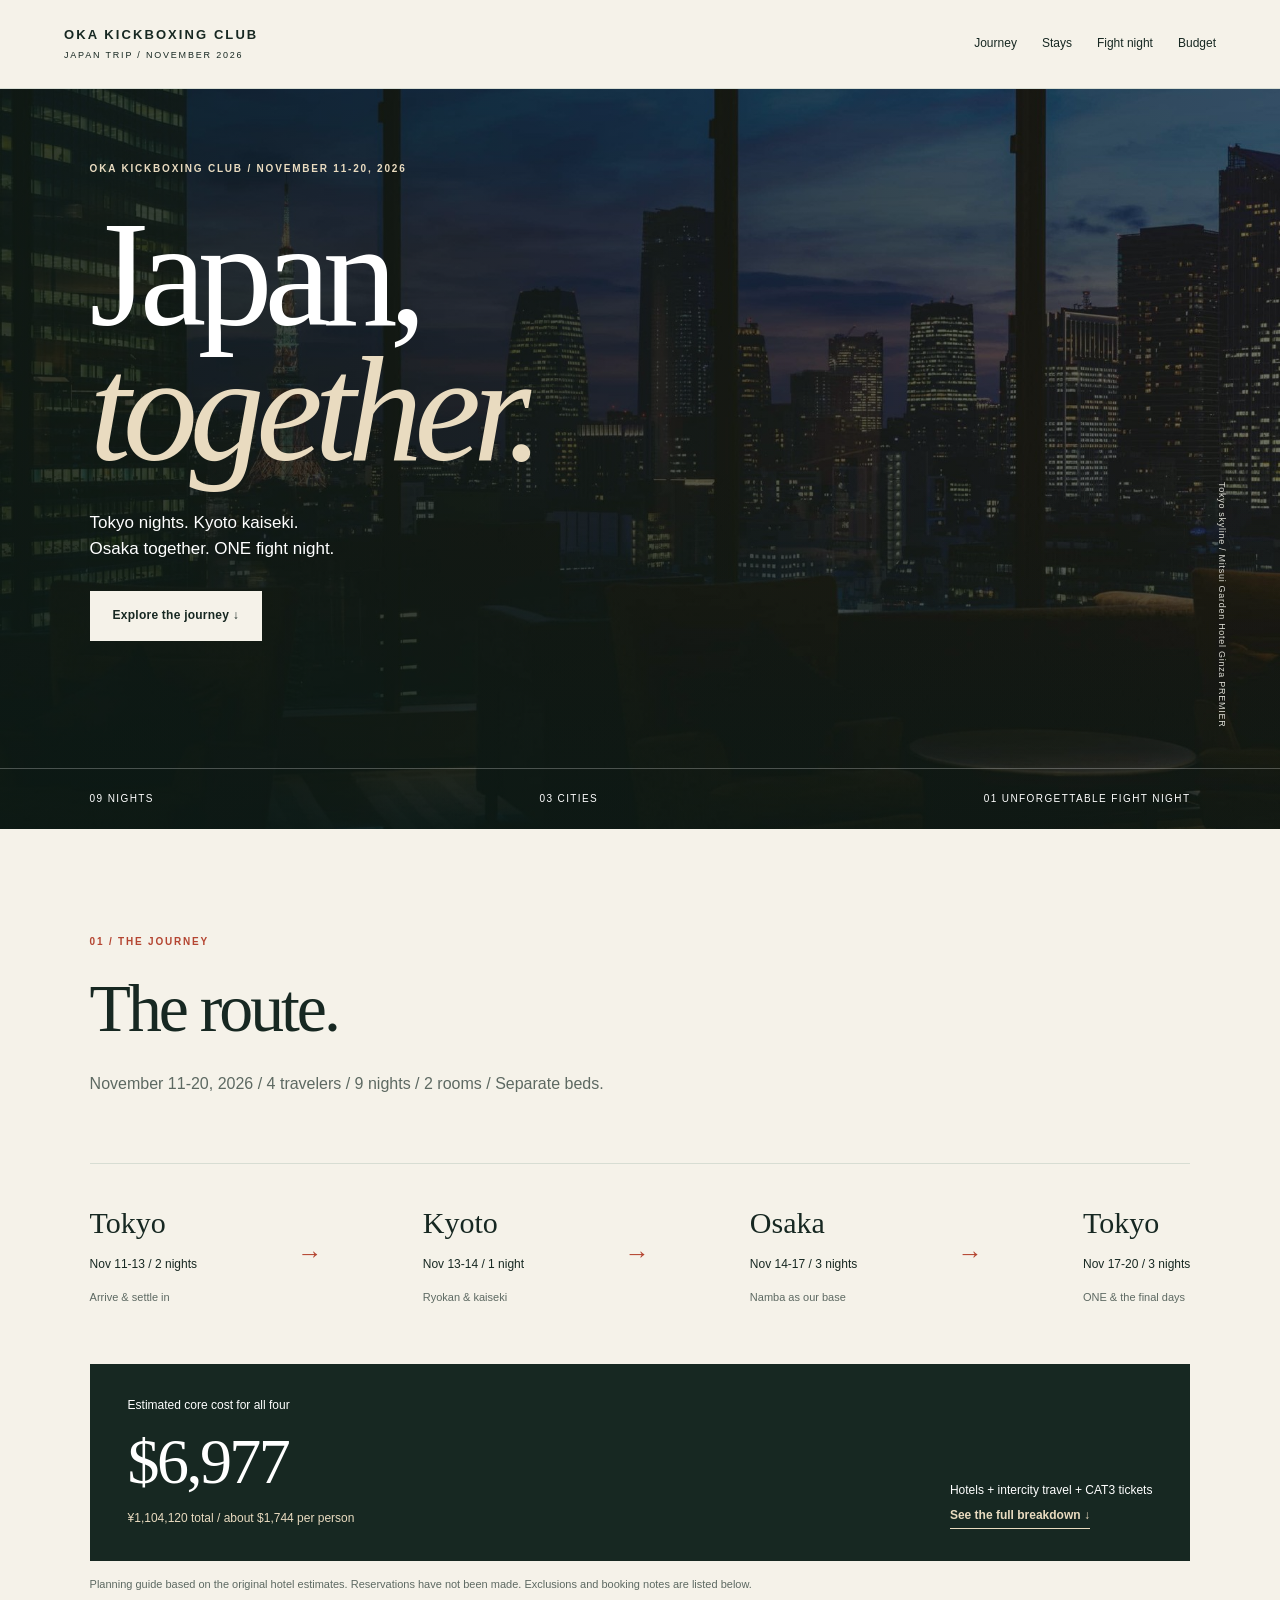
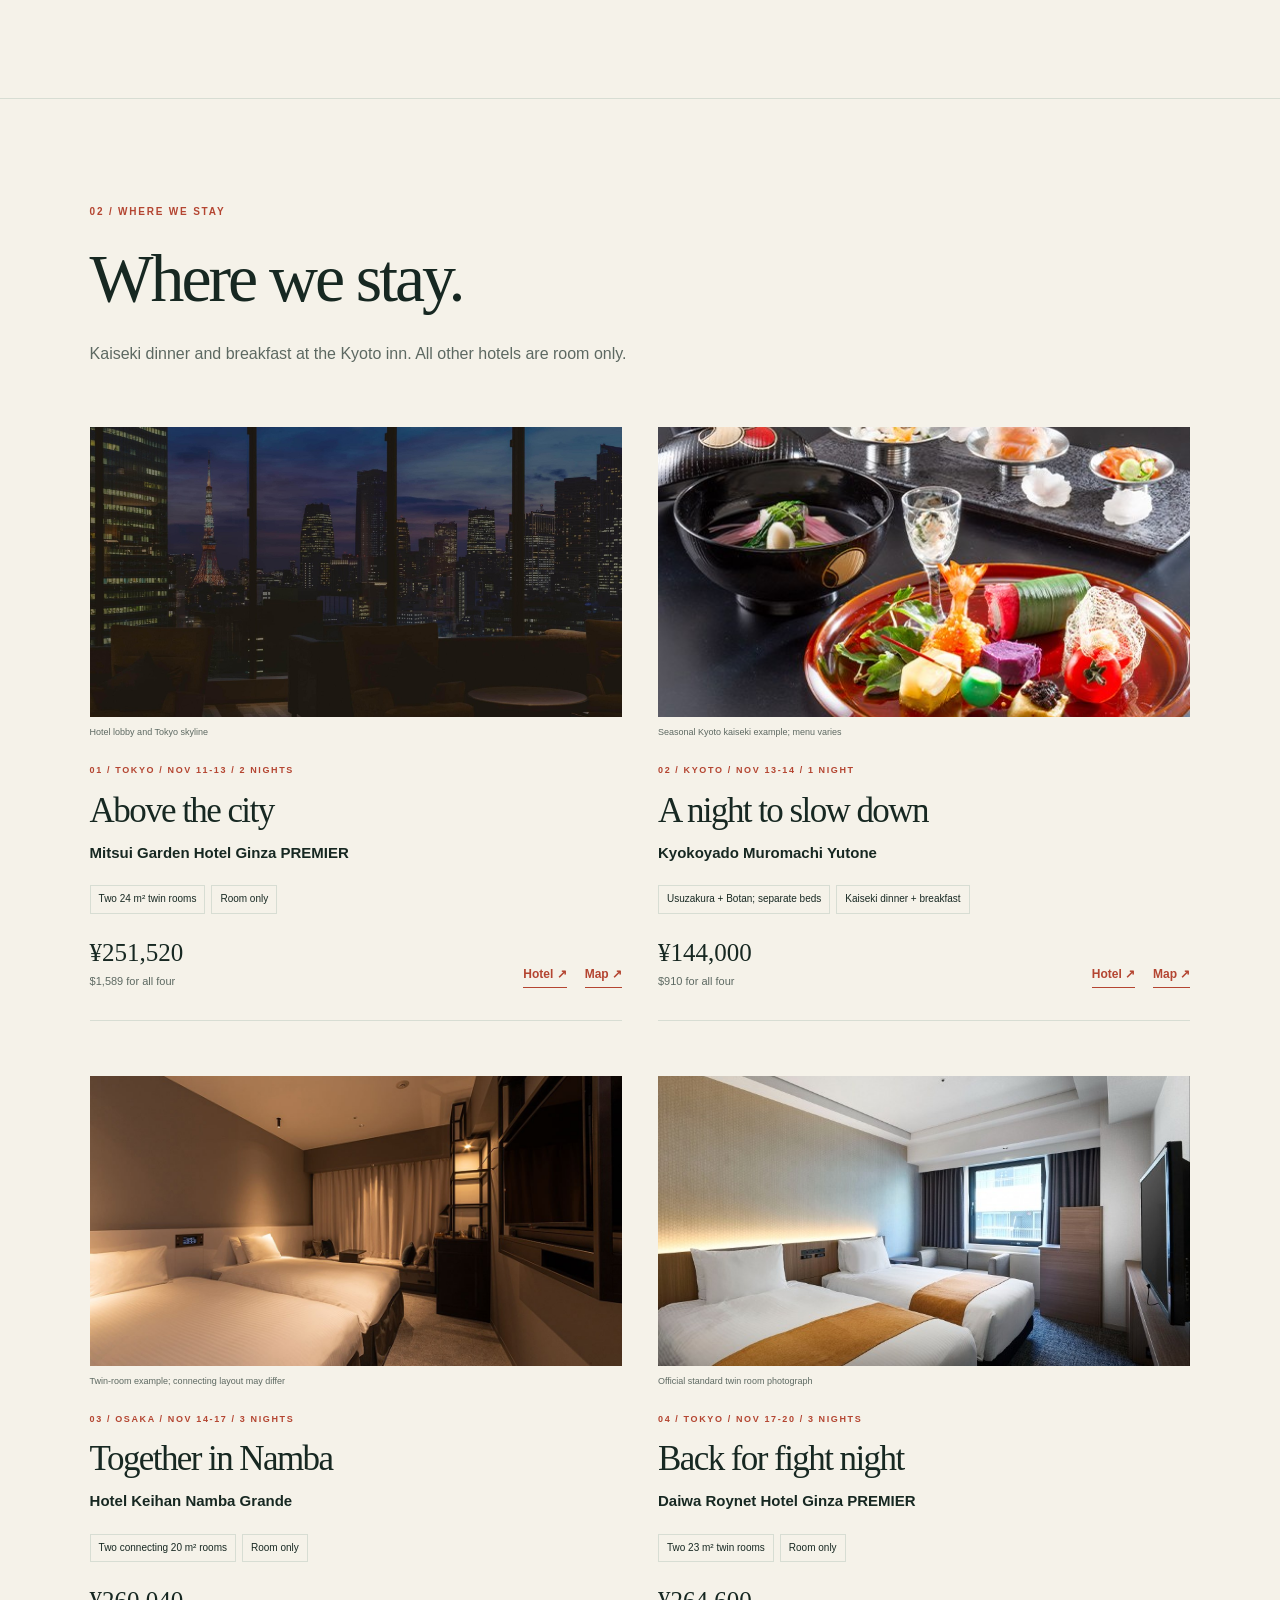
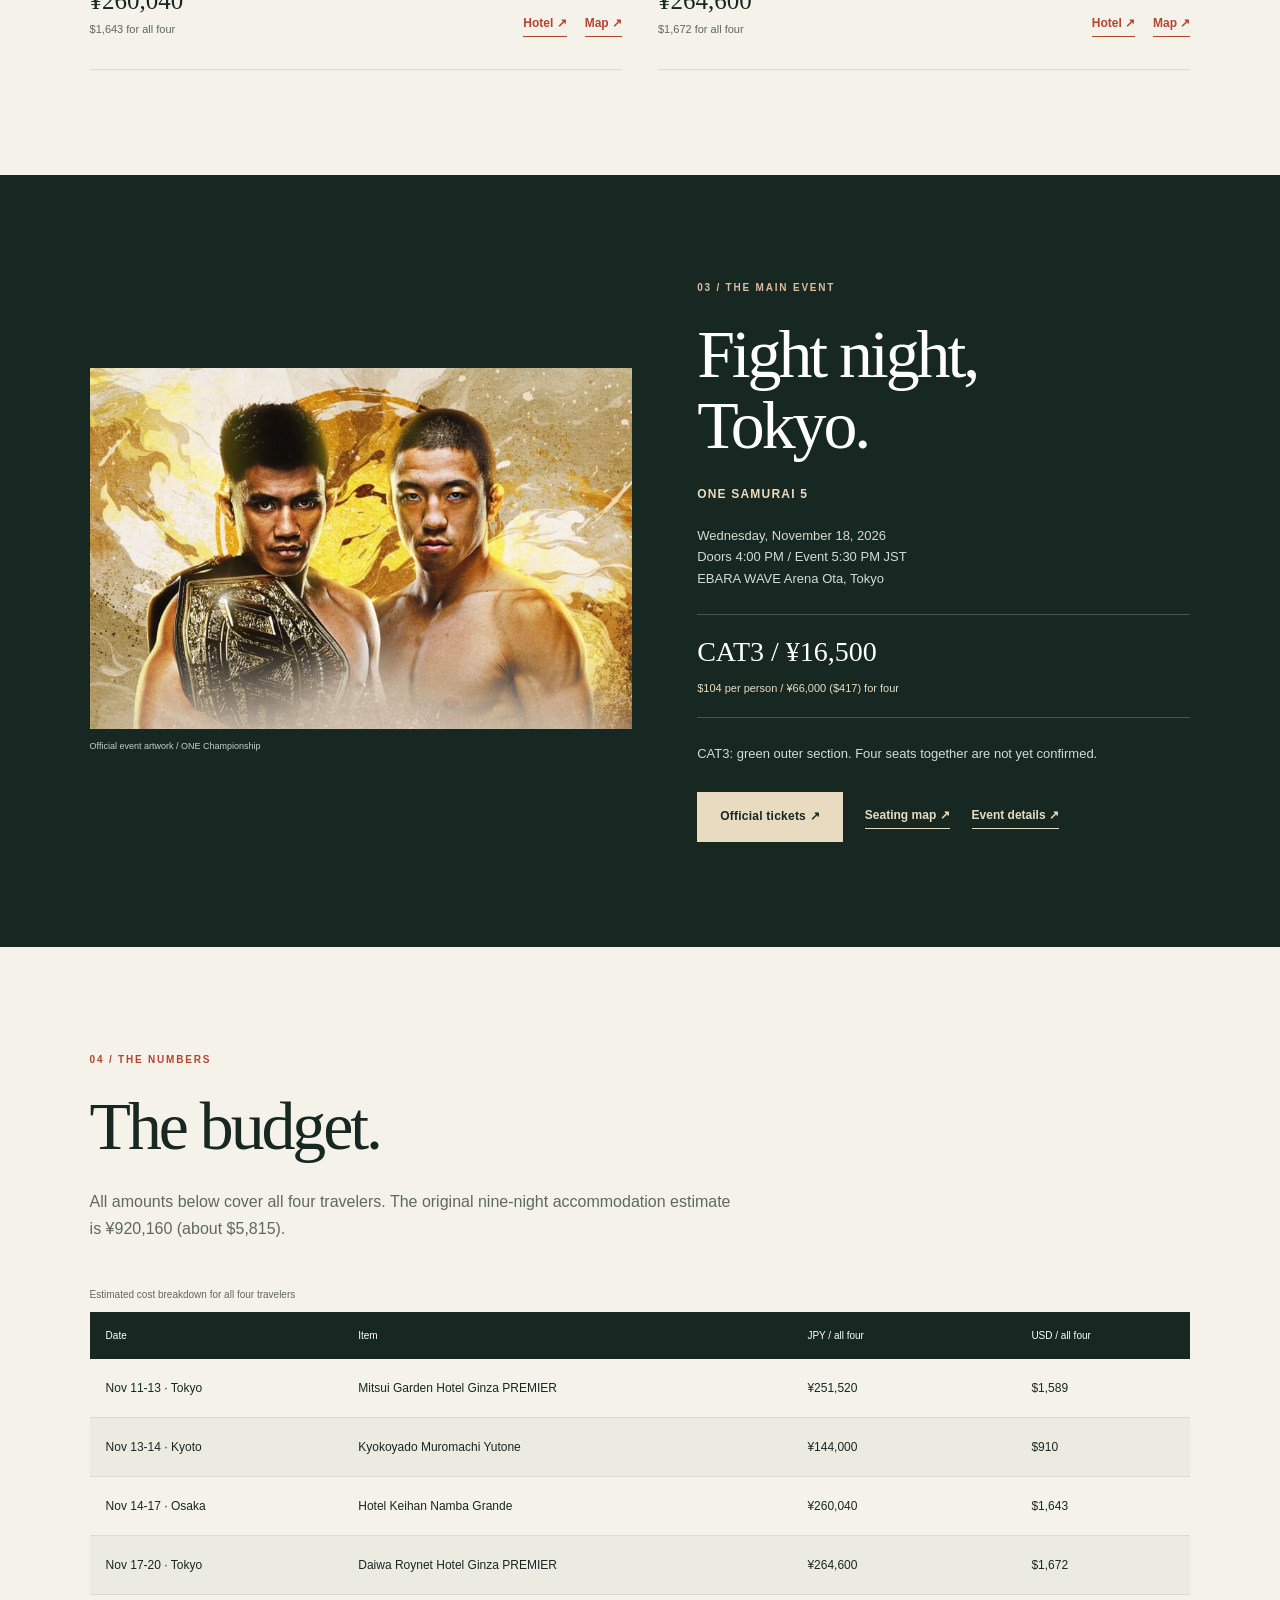
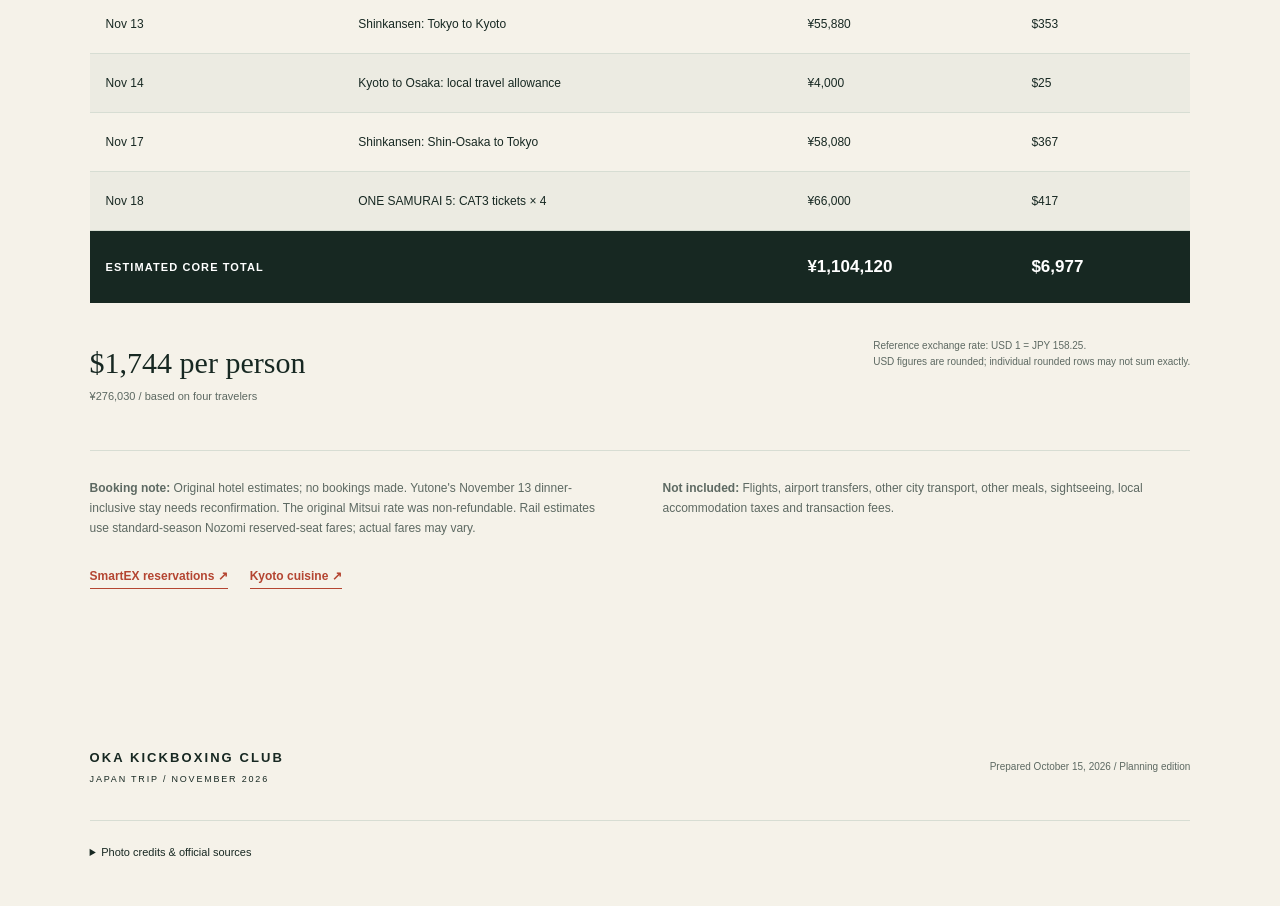
==== commit e355e62c: "Add OKA Kickboxing Club branding to travel guide" ====
--- a/index.html
+++ b/index.html
@@ -1,8 +1,8 @@
-<!doctype html><html lang="en"><head><meta charset="utf-8"><meta name="viewport" content="width=device-width,initial-scale=1"><title>Japan, Together | November 11-20, 2026</title><meta name="description" content="A nine-night team trip through Tokyo, Kyoto and Osaka, with a Kyoto kaiseki stay and ONE SAMURAI 5. A concise photo travel guide."><meta property="og:title" content="Japan, Together | November 2026"><meta property="og:description" content="Tokyo nights. Kyoto kaiseki. Osaka together. ONE fight night."><meta property="og:image" content="https://sakaidaishin27.github.io/japan-team-trip-2026/assets/tokyo.jpg"><meta property="og:url" content="https://sakaidaishin27.github.io/japan-team-trip-2026/"><link rel="stylesheet" href="style.css"></head><body>
-<header class="topbar"><a class="brand" href="#top">JAPAN, TOGETHER<span>2026 / TEAM TRIP</span></a><nav aria-label="Main navigation"><a href="#journey">Journey</a><a href="#stays">Stays</a><a href="#fight">Fight night</a><a href="#budget">Budget</a></nav></header>
-<main><section class="hero" id="top"><img class="hero-image" src="assets/tokyo.jpg" alt="Tokyo skyline and Tokyo Tower seen from the hotel lobby"><div class="hero-inner"><p class="eyebrow">NOVEMBER 11-20, 2026 / 4 TRAVELERS</p><h1>Japan,<br><em>together.</em></h1><p class="hero-sub">Tokyo nights. Kyoto kaiseki.<br>Osaka together. ONE fight night.</p><a class="button cream" href="#journey">Explore the journey ↓</a></div><p class="hero-caption">Tokyo skyline / Mitsui Garden Hotel Ginza PREMIER</p><div class="hero-bottom"><span>09 NIGHTS</span><span>03 CITIES</span><span>01 UNFORGETTABLE FIGHT NIGHT</span></div></section>
+<!doctype html><html lang="en"><head><meta charset="utf-8"><meta name="viewport" content="width=device-width,initial-scale=1"><title>OKA Kickboxing Club | Japan Trip 2026</title><meta name="description" content="An OKA Kickboxing Club team trip through Tokyo, Kyoto and Osaka, with a Kyoto kaiseki stay and ONE SAMURAI 5. A concise photo travel guide."><meta property="og:title" content="OKA Kickboxing Club | Japan Trip 2026"><meta property="og:description" content="Tokyo nights. Kyoto kaiseki. Osaka together. ONE fight night."><meta property="og:image" content="https://sakaidaishin27.github.io/japan-team-trip-2026/assets/tokyo.jpg"><meta property="og:url" content="https://sakaidaishin27.github.io/japan-team-trip-2026/"><link rel="stylesheet" href="style.css"></head><body>
+<header class="topbar"><a class="brand" href="#top">OKA KICKBOXING CLUB<span>JAPAN TRIP / NOVEMBER 2026</span></a><nav aria-label="Main navigation"><a href="#journey">Journey</a><a href="#stays">Stays</a><a href="#fight">Fight night</a><a href="#budget">Budget</a></nav></header>
+<main><section class="hero" id="top"><img class="hero-image" src="assets/tokyo.jpg" alt="Tokyo skyline and Tokyo Tower seen from the hotel lobby"><div class="hero-inner"><p class="eyebrow">OKA KICKBOXING CLUB / NOVEMBER 11-20, 2026</p><h1>Japan,<br><em>together.</em></h1><p class="hero-sub">Tokyo nights. Kyoto kaiseki.<br>Osaka together. ONE fight night.</p><a class="button cream" href="#journey">Explore the journey ↓</a></div><p class="hero-caption">Tokyo skyline / Mitsui Garden Hotel Ginza PREMIER</p><div class="hero-bottom"><span>09 NIGHTS</span><span>03 CITIES</span><span>01 UNFORGETTABLE FIGHT NIGHT</span></div></section>
 <section id="journey" class="section journey"><div class="section-heading"><p class="eyebrow">01 / THE JOURNEY</p><h2>The route.</h2><p>November 11-20, 2026 / 4 travelers / 9 nights / 2 rooms / Separate beds.</p></div><div class="route"><div><b>Tokyo</b><span>Nov 11-13 / 2 nights</span><small>Arrive & settle in</small></div><span class="route-arrow">→</span><div><b>Kyoto</b><span>Nov 13-14 / 1 night</span><small>Ryokan & kaiseki</small></div><span class="route-arrow">→</span><div><b>Osaka</b><span>Nov 14-17 / 3 nights</span><small>Namba as our base</small></div><span class="route-arrow">→</span><div><b>Tokyo</b><span>Nov 17-20 / 3 nights</span><small>ONE & the final days</small></div></div><div class="cost-preview"><p>Estimated core cost for all four<strong>$6,977</strong><span>¥1,104,120 total / about $1,744 per person</span></p><div><p>Hotels + intercity travel + CAT3 tickets</p><a href="#budget" class="text-link">See the full breakdown ↓</a></div></div><p class="status-note">Planning guide based on the original hotel estimates. Reservations have not been made. Exclusions and booking notes are listed below.</p></section>
 <section id="stays" class="section stays"><div class="section-heading"><p class="eyebrow">02 / WHERE WE STAY</p><h2>Where we stay.</h2><p>Kaiseki dinner and breakfast at the Kyoto inn. All other hotels are room only.</p></div><div class="stay-grid"><article class="stay"><figure><img src="assets/tokyo.jpg" alt="Hotel lobby and Tokyo skyline" loading="lazy"><figcaption>Hotel lobby and Tokyo skyline</figcaption></figure><div class="stay-copy"><p class="eyebrow">01 / Tokyo / Nov 11-13 / 2 nights</p><h3>Above the city</h3><h4>Mitsui Garden Hotel Ginza PREMIER</h4><div class="facts"><span>Two 24 m² twin rooms</span><span>Room only</span></div><div class="stay-bottom"><strong>¥251,520<small>$1,589 for all four</small></strong><div><a class="text-link" href="https://www.gardenhotels.co.jp/ginza-premier/eng/" target="_blank" rel="noopener noreferrer">Hotel<span aria-hidden="true"> ↗</span></a><a class="text-link" href="https://www.google.com/maps/search/?api=1&amp;query=Mitsui+Garden+Hotel+Ginza+PREMIER" target="_blank" rel="noopener noreferrer">Map<span aria-hidden="true"> ↗</span></a></div></div></div></article><article class="stay"><figure><img src="assets/kaiseki.jpg" alt="Seasonal Kyoto kaiseki example; menu varies" loading="lazy"><figcaption>Seasonal Kyoto kaiseki example; menu varies</figcaption></figure><div class="stay-copy"><p class="eyebrow">02 / Kyoto / Nov 13-14 / 1 night</p><h3>A night to slow down</h3><h4>Kyokoyado Muromachi Yutone</h4><div class="facts"><span>Usuzakura + Botan; separate beds</span><span>Kaiseki dinner + breakfast</span></div><div class="stay-bottom"><strong>¥144,000<small>$910 for all four</small></strong><div><a class="text-link" href="https://www.m-yutone.com/room/" target="_blank" rel="noopener noreferrer">Hotel<span aria-hidden="true"> ↗</span></a><a class="text-link" href="https://www.google.com/maps/search/?api=1&amp;query=Kyokoyado+Muromachi+Yutone" target="_blank" rel="noopener noreferrer">Map<span aria-hidden="true"> ↗</span></a></div></div></div></article><article class="stay"><figure><img src="assets/osaka.jpg" alt="Twin-room example; connecting layout may differ" loading="lazy"><figcaption>Twin-room example; connecting layout may differ</figcaption></figure><div class="stay-copy"><p class="eyebrow">03 / Osaka / Nov 14-17 / 3 nights</p><h3>Together in Namba</h3><h4>Hotel Keihan Namba Grande</h4><div class="facts"><span>Two connecting 20 m² rooms</span><span>Room only</span></div><div class="stay-bottom"><strong>¥260,040<small>$1,643 for all four</small></strong><div><a class="text-link" href="https://www.hotelkeihan.co.jp/namba/guestroom/7/" target="_blank" rel="noopener noreferrer">Hotel<span aria-hidden="true"> ↗</span></a><a class="text-link" href="https://www.google.com/maps/search/?api=1&amp;query=Hotel+Keihan+Namba+Grande" target="_blank" rel="noopener noreferrer">Map<span aria-hidden="true"> ↗</span></a></div></div></div></article><article class="stay"><figure><img src="assets/daiwa.jpg" alt="Official standard twin room photograph" loading="lazy"><figcaption>Official standard twin room photograph</figcaption></figure><div class="stay-copy"><p class="eyebrow">04 / Tokyo / Nov 17-20 / 3 nights</p><h3>Back for fight night</h3><h4>Daiwa Roynet Hotel Ginza PREMIER</h4><div class="facts"><span>Two 23 m² twin rooms</span><span>Room only</span></div><div class="stay-bottom"><strong>¥264,600<small>$1,672 for all four</small></strong><div><a class="text-link" href="https://www.daiwaroynet.jp/ginza/" target="_blank" rel="noopener noreferrer">Hotel<span aria-hidden="true"> ↗</span></a><a class="text-link" href="https://www.google.com/maps/search/?api=1&amp;query=Daiwa+Roynet+Hotel+Ginza+PREMIER" target="_blank" rel="noopener noreferrer">Map<span aria-hidden="true"> ↗</span></a></div></div></div></article></div></section>
 <section id="fight" class="fight section"><div class="fight-image"><img src="assets/one.jpg" alt="Official ONE SAMURAI 5 artwork featuring Joshua Pacio and Keito Yamakita" loading="lazy"><p>Official event artwork / ONE Championship</p></div><div class="fight-copy"><p class="eyebrow">03 / THE MAIN EVENT</p><h2>Fight night,<br>Tokyo.</h2><p class="event-name">ONE SAMURAI 5</p><p>Wednesday, November 18, 2026<br>Doors 4:00 PM / Event 5:30 PM JST<br>EBARA WAVE Arena Ota, Tokyo</p><div class="ticket-price"><strong>CAT3 / ¥16,500</strong><span>$104 per person / ¥66,000 ($417) for four</span></div><p>CAT3: green outer section. Four seats together are not yet confirmed.</p><div class="link-row"><a class="button light" href="https://onechampionship.zaiko.io/ja/e/one-samurai-5" target="_blank" rel="noopener noreferrer">Official tickets<span aria-hidden="true"> ↗</span></a><a class="text-link" href="https://image.pia.jp/uploads5/files/9217/8598/1007/ONESamurai5-EWAO-Seat_Plan0701.jpg" target="_blank" rel="noopener noreferrer">Seating map<span aria-hidden="true"> ↗</span></a><a class="text-link" href="https://www.onefc.com/events/one-samurai-5/" target="_blank" rel="noopener noreferrer">Event details<span aria-hidden="true"> ↗</span></a></div></div></section>
 <section id="budget" class="section budget"><div class="section-heading"><p class="eyebrow">04 / THE NUMBERS</p><h2>The budget.</h2><p>All amounts below cover all four travelers. The original nine-night accommodation estimate is ¥920,160 (about $5,815).</p></div><div class="table-scroll"><table><caption>Estimated cost breakdown for all four travelers</caption><thead><tr><th>Date</th><th>Item</th><th>JPY / all four</th><th>USD / all four</th></tr></thead><tbody><tr><td>Nov 11-13 · Tokyo</td><th scope="row">Mitsui Garden Hotel Ginza PREMIER</th><td>¥251,520</td><td>$1,589</td></tr><tr><td>Nov 13-14 · Kyoto</td><th scope="row">Kyokoyado Muromachi Yutone</th><td>¥144,000</td><td>$910</td></tr><tr><td>Nov 14-17 · Osaka</td><th scope="row">Hotel Keihan Namba Grande</th><td>¥260,040</td><td>$1,643</td></tr><tr><td>Nov 17-20 · Tokyo</td><th scope="row">Daiwa Roynet Hotel Ginza PREMIER</th><td>¥264,600</td><td>$1,672</td></tr><tr><td>Nov 13</td><th scope="row">Shinkansen: Tokyo to Kyoto</th><td>¥55,880</td><td>$353</td></tr><tr><td>Nov 14</td><th scope="row">Kyoto to Osaka: local travel allowance</th><td>¥4,000</td><td>$25</td></tr><tr><td>Nov 17</td><th scope="row">Shinkansen: Shin-Osaka to Tokyo</th><td>¥58,080</td><td>$367</td></tr><tr><td>Nov 18</td><th scope="row">ONE SAMURAI 5: CAT3 tickets × 4</th><td>¥66,000</td><td>$417</td></tr></tbody><tfoot><tr><th colspan="2">ESTIMATED CORE TOTAL</th><td>¥1,104,120</td><td>$6,977</td></tr></tfoot></table></div><div class="budget-end"><p><strong>$1,744 per person</strong><span>¥276,030 / based on four travelers</span></p><p>Reference exchange rate: USD 1 = JPY 158.25.<br>USD figures are rounded; individual rounded rows may not sum exactly.</p></div><div class="notes compact-notes"><p><strong>Booking note:</strong> Original hotel estimates; no bookings made. Yutone's November 13 dinner-inclusive stay needs reconfirmation. The original Mitsui rate was non-refundable. Rail estimates use standard-season Nozomi reserved-seat fares; actual fares may vary.</p><p><strong>Not included:</strong> Flights, airport transfers, other city transport, other meals, sightseeing, local accommodation taxes and transaction fees.</p></div><div class="link-row"><a class="text-link" href="https://smart-ex.jp/en/" target="_blank" rel="noopener noreferrer">SmartEX reservations<span aria-hidden="true"> ↗</span></a><a class="text-link" href="https://www.m-yutone.com/meal/" target="_blank" rel="noopener noreferrer">Kyoto cuisine<span aria-hidden="true"> ↗</span></a></div></section>
-<footer class="section"><div class="footer-top"><a class="brand" href="#top">JAPAN, TOGETHER<span>NOVEMBER 2026</span></a><p>Prepared October 15, 2026 / Planning edition</p></div><details><summary>Photo credits & official sources</summary><p>Photos and event artwork are from the official properties and organizer. All rights remain with their respective owners. Images illustrate the property or sample cuisine; actual rooms and menus may differ.</p><ul><li><a class="text-link" href="https://www.gardenhotels.co.jp/ginza-premier/eng/" target="_blank" rel="noopener noreferrer">Mitsui Garden Hotel Ginza PREMIER<span aria-hidden="true"> ↗</span></a></li><li><a class="text-link" href="https://www.m-yutone.com/room/" target="_blank" rel="noopener noreferrer">Muromachi Yutone<span aria-hidden="true"> ↗</span></a></li><li><a class="text-link" href="https://www.m-yutone.com/meal/" target="_blank" rel="noopener noreferrer">Muromachi Yutone - seasonal Kyoto kaiseki example<span aria-hidden="true"> ↗</span></a></li><li><a class="text-link" href="https://www.hotelkeihan.co.jp/namba/guestroom/6/" target="_blank" rel="noopener noreferrer">Hotel Keihan Namba Grande - twin-room example<span aria-hidden="true"> ↗</span></a></li><li><a class="text-link" href="https://www.daiwaroynet.jp/ginza/" target="_blank" rel="noopener noreferrer">Daiwa Roynet Hotel Ginza PREMIER<span aria-hidden="true"> ↗</span></a></li><li><a class="text-link" href="https://www.onefc.com/events/one-samurai-5/" target="_blank" rel="noopener noreferrer">ONE Championship - official event artwork<span aria-hidden="true"> ↗</span></a></li></ul><p><a class="text-link" href="https://smart-ex.jp/en/" target="_blank" rel="noopener noreferrer">SmartEX<span aria-hidden="true"> ↗</span></a>&nbsp; / &nbsp;<a class="text-link" href="https://onechampionship.zaiko.io/ja/e/one-samurai-5" target="_blank" rel="noopener noreferrer">ONE official tickets<span aria-hidden="true"> ↗</span></a>&nbsp; / &nbsp;<a class="text-link" href="https://image.pia.jp/uploads5/files/9217/8598/1007/ONESamurai5-EWAO-Seat_Plan0701.jpg" target="_blank" rel="noopener noreferrer">Official seating map<span aria-hidden="true"> ↗</span></a></p></details></footer></main></body></html>+<footer class="section"><div class="footer-top"><a class="brand" href="#top">OKA KICKBOXING CLUB<span>JAPAN TRIP / NOVEMBER 2026</span></a><p>Prepared October 15, 2026 / Planning edition</p></div><details><summary>Photo credits & official sources</summary><p>Photos and event artwork are from the official properties and organizer. All rights remain with their respective owners. Images illustrate the property or sample cuisine; actual rooms and menus may differ.</p><ul><li><a class="text-link" href="https://www.gardenhotels.co.jp/ginza-premier/eng/" target="_blank" rel="noopener noreferrer">Mitsui Garden Hotel Ginza PREMIER<span aria-hidden="true"> ↗</span></a></li><li><a class="text-link" href="https://www.m-yutone.com/room/" target="_blank" rel="noopener noreferrer">Muromachi Yutone<span aria-hidden="true"> ↗</span></a></li><li><a class="text-link" href="https://www.m-yutone.com/meal/" target="_blank" rel="noopener noreferrer">Muromachi Yutone - seasonal Kyoto kaiseki example<span aria-hidden="true"> ↗</span></a></li><li><a class="text-link" href="https://www.hotelkeihan.co.jp/namba/guestroom/6/" target="_blank" rel="noopener noreferrer">Hotel Keihan Namba Grande - twin-room example<span aria-hidden="true"> ↗</span></a></li><li><a class="text-link" href="https://www.daiwaroynet.jp/ginza/" target="_blank" rel="noopener noreferrer">Daiwa Roynet Hotel Ginza PREMIER<span aria-hidden="true"> ↗</span></a></li><li><a class="text-link" href="https://www.onefc.com/events/one-samurai-5/" target="_blank" rel="noopener noreferrer">ONE Championship - official event artwork<span aria-hidden="true"> ↗</span></a></li></ul><p><a class="text-link" href="https://smart-ex.jp/en/" target="_blank" rel="noopener noreferrer">SmartEX<span aria-hidden="true"> ↗</span></a>&nbsp; / &nbsp;<a class="text-link" href="https://onechampionship.zaiko.io/ja/e/one-samurai-5" target="_blank" rel="noopener noreferrer">ONE official tickets<span aria-hidden="true"> ↗</span></a>&nbsp; / &nbsp;<a class="text-link" href="https://image.pia.jp/uploads5/files/9217/8598/1007/ONESamurai5-EWAO-Seat_Plan0701.jpg" target="_blank" rel="noopener noreferrer">Official seating map<span aria-hidden="true"> ↗</span></a></p></details></footer></main></body></html>
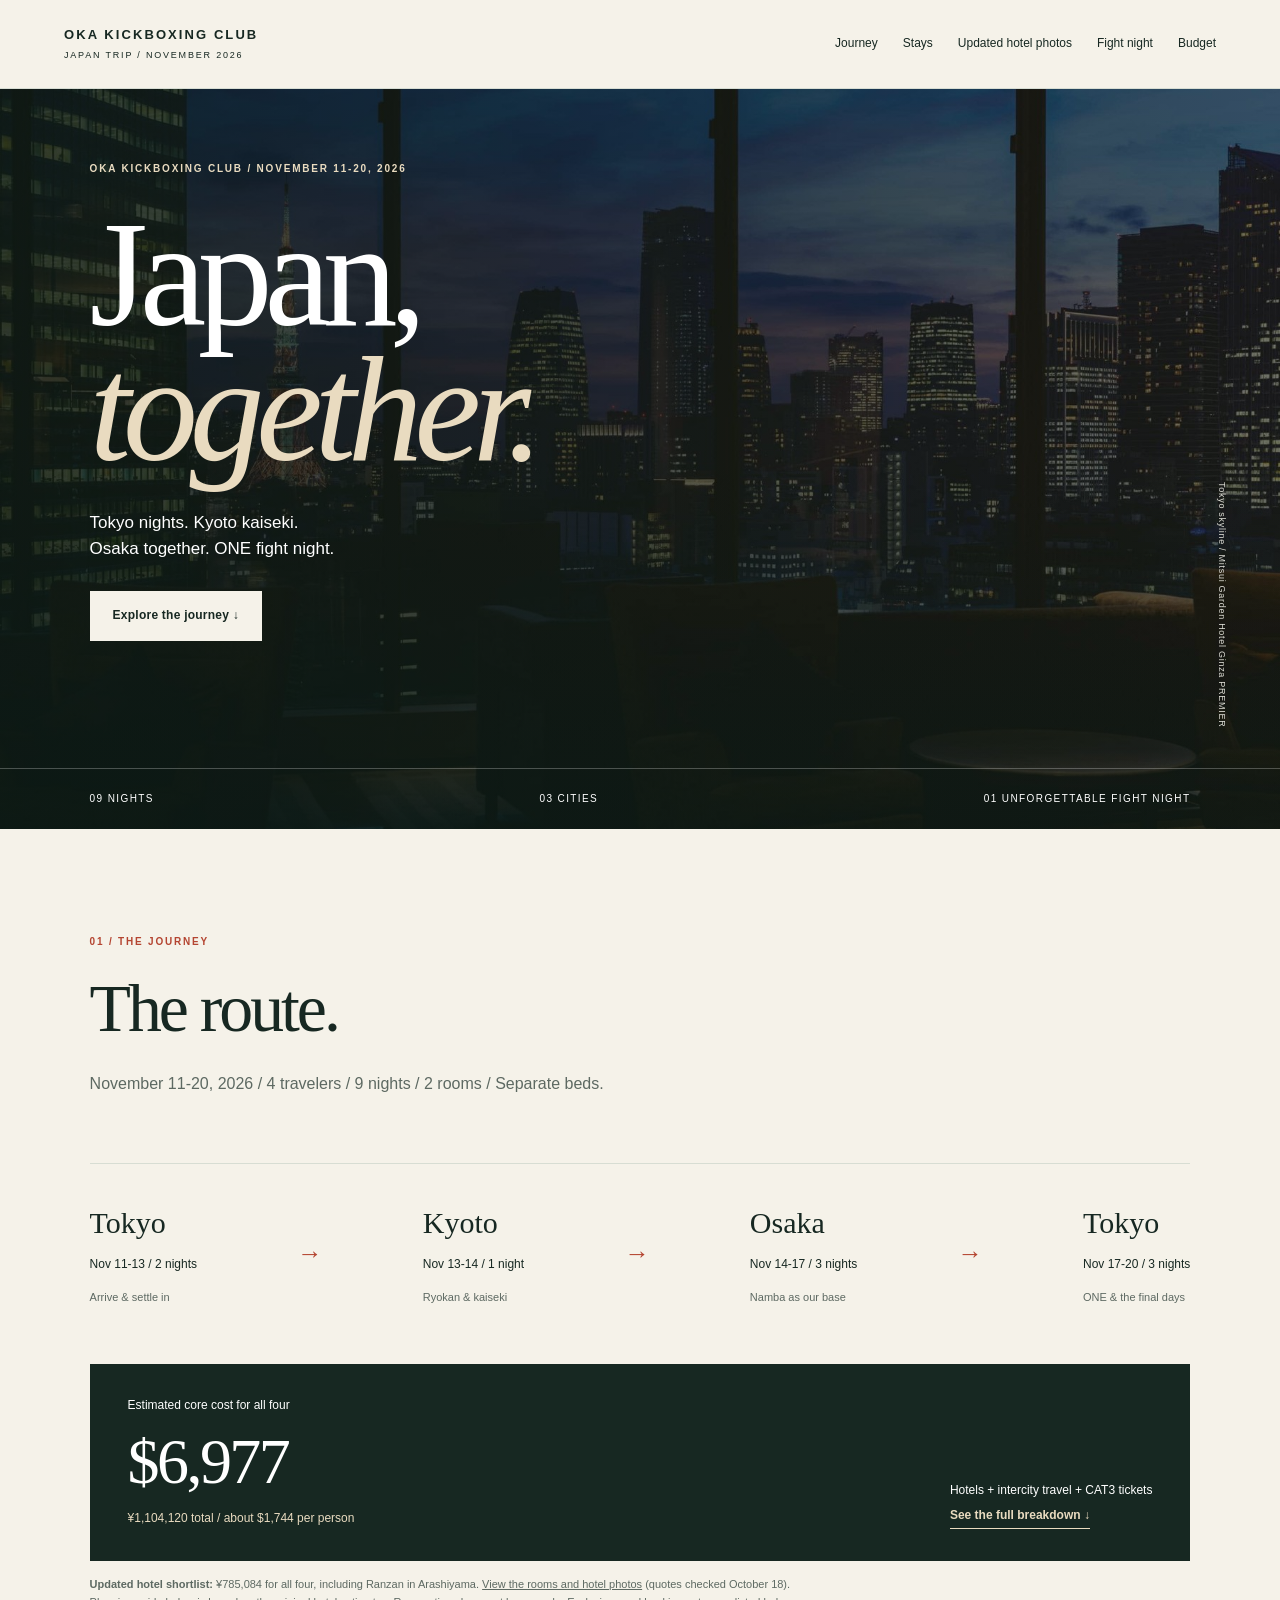
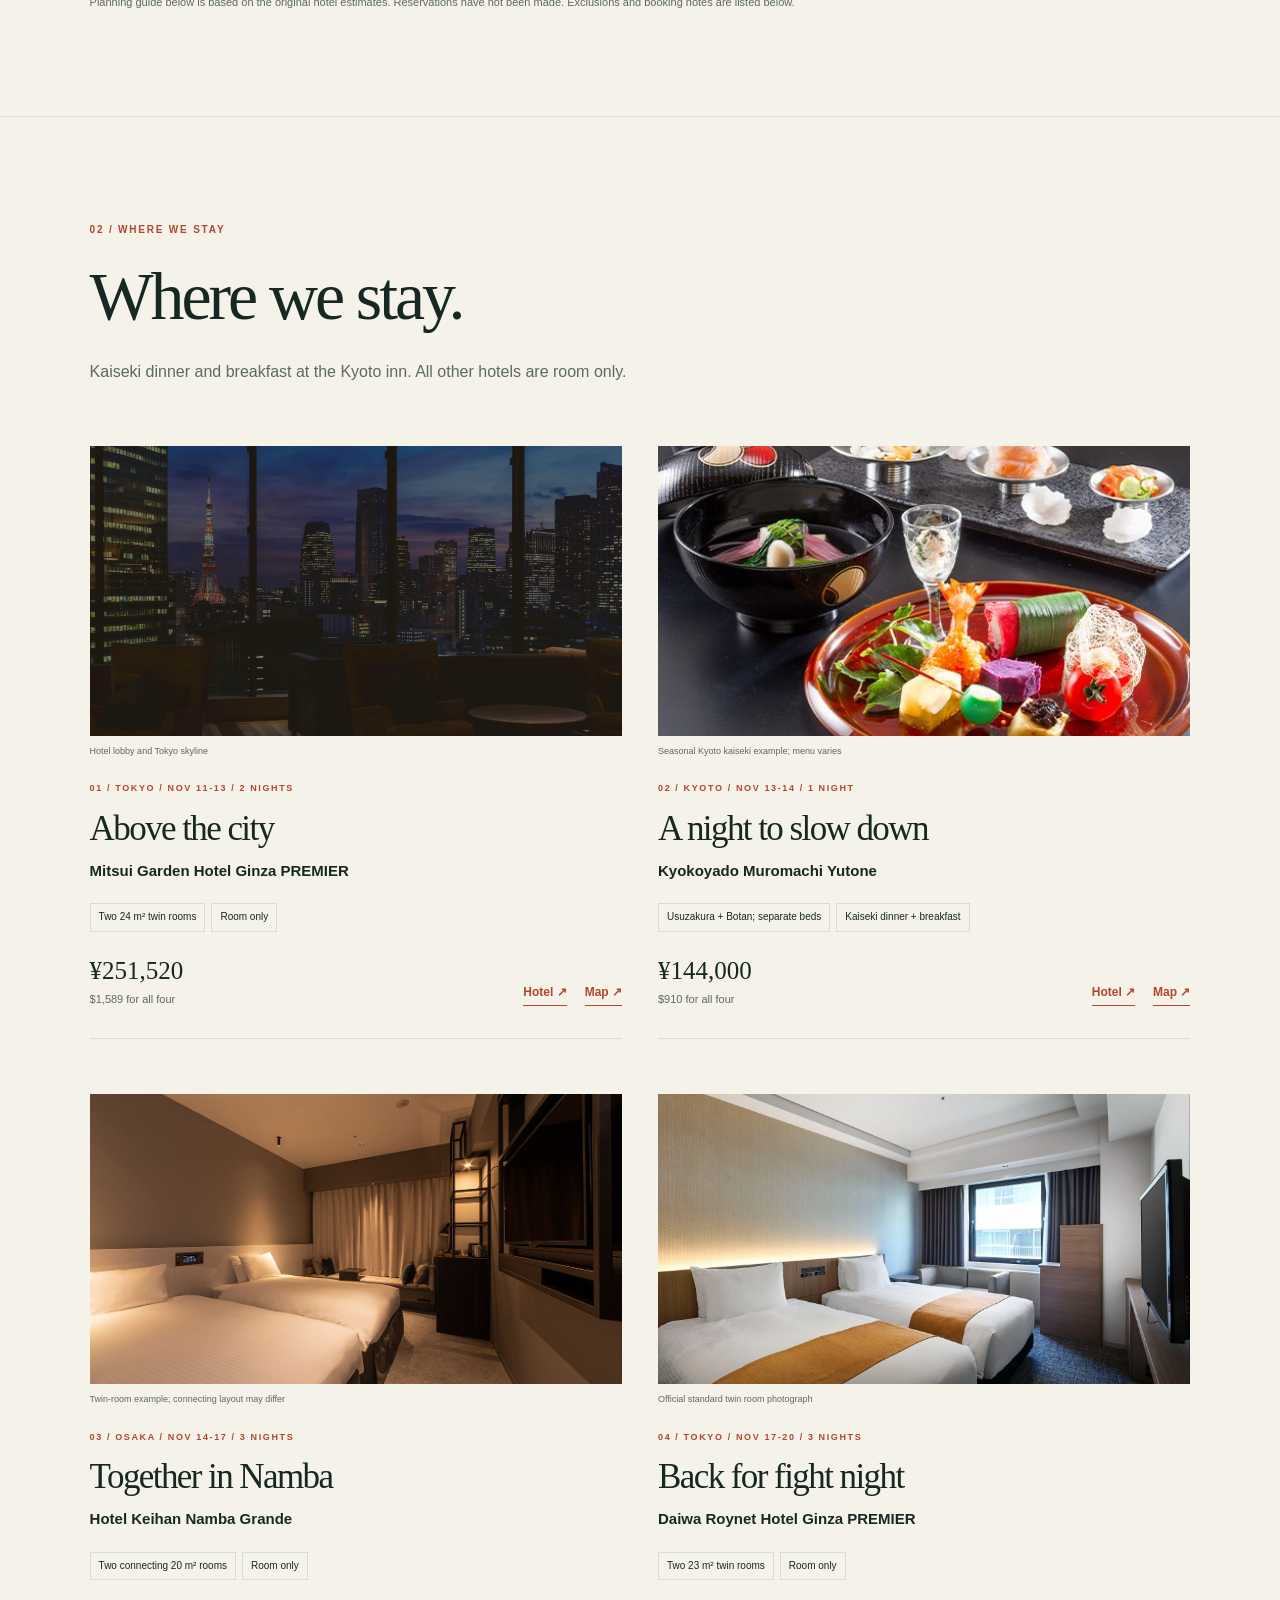
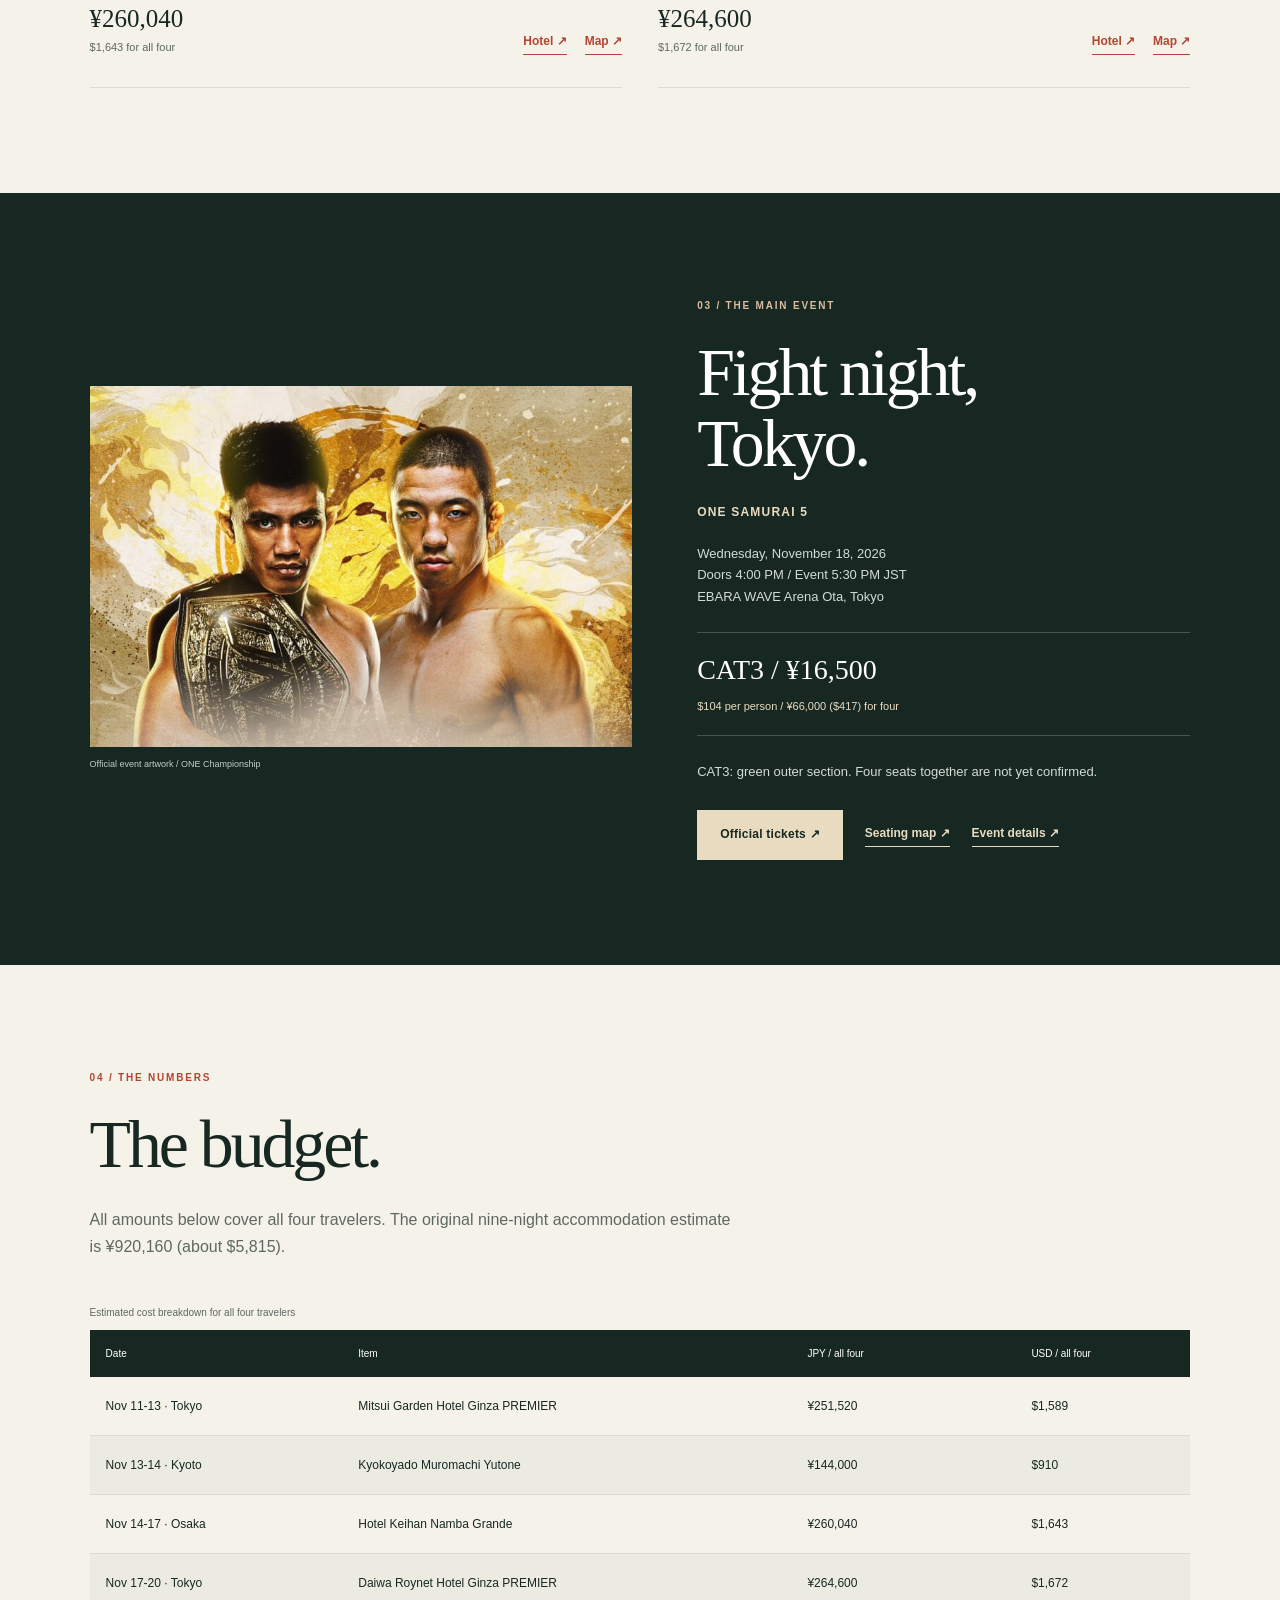
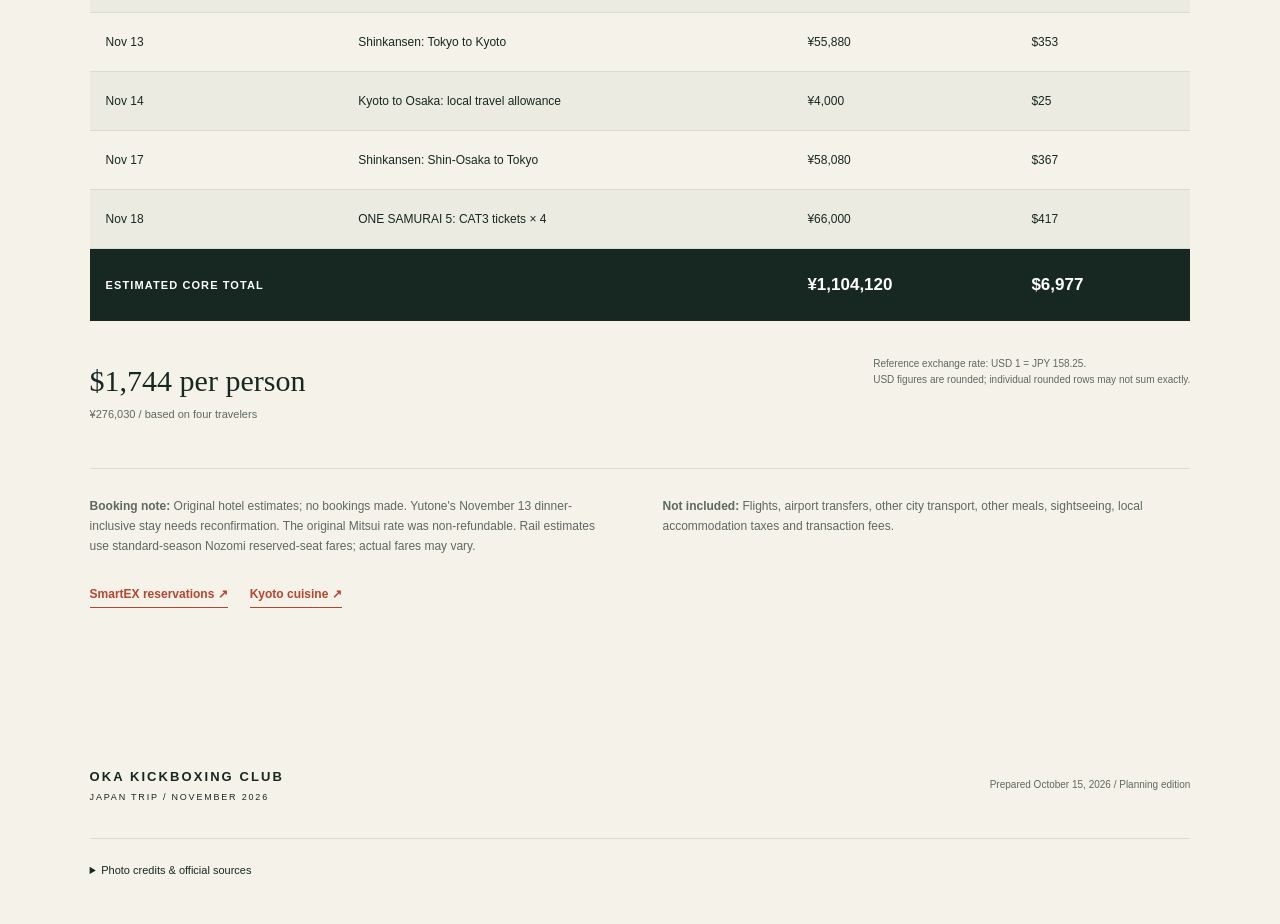
==== commit e14eca86: "Add photo guide for the updated hotel shortlist" ====
--- a/index.html
+++ b/index.html
@@ -1,7 +1,7 @@
 <!doctype html><html lang="en"><head><meta charset="utf-8"><meta name="viewport" content="width=device-width,initial-scale=1"><title>OKA Kickboxing Club | Japan Trip 2026</title><meta name="description" content="An OKA Kickboxing Club team trip through Tokyo, Kyoto and Osaka, with a Kyoto kaiseki stay and ONE SAMURAI 5. A concise photo travel guide."><meta property="og:title" content="OKA Kickboxing Club | Japan Trip 2026"><meta property="og:description" content="Tokyo nights. Kyoto kaiseki. Osaka together. ONE fight night."><meta property="og:image" content="https://sakaidaishin27.github.io/japan-team-trip-2026/assets/tokyo.jpg"><meta property="og:url" content="https://sakaidaishin27.github.io/japan-team-trip-2026/"><link rel="stylesheet" href="style.css"></head><body>
-<header class="topbar"><a class="brand" href="#top">OKA KICKBOXING CLUB<span>JAPAN TRIP / NOVEMBER 2026</span></a><nav aria-label="Main navigation"><a href="#journey">Journey</a><a href="#stays">Stays</a><a href="#fight">Fight night</a><a href="#budget">Budget</a></nav></header>
+<header class="topbar"><a class="brand" href="#top">OKA KICKBOXING CLUB<span>JAPAN TRIP / NOVEMBER 2026</span></a><nav aria-label="Main navigation"><a href="#journey">Journey</a><a href="#stays">Stays</a><a href="hotels.html">Updated hotel photos</a><a href="#fight">Fight night</a><a href="#budget">Budget</a></nav></header>
 <main><section class="hero" id="top"><img class="hero-image" src="assets/tokyo.jpg" alt="Tokyo skyline and Tokyo Tower seen from the hotel lobby"><div class="hero-inner"><p class="eyebrow">OKA KICKBOXING CLUB / NOVEMBER 11-20, 2026</p><h1>Japan,<br><em>together.</em></h1><p class="hero-sub">Tokyo nights. Kyoto kaiseki.<br>Osaka together. ONE fight night.</p><a class="button cream" href="#journey">Explore the journey ↓</a></div><p class="hero-caption">Tokyo skyline / Mitsui Garden Hotel Ginza PREMIER</p><div class="hero-bottom"><span>09 NIGHTS</span><span>03 CITIES</span><span>01 UNFORGETTABLE FIGHT NIGHT</span></div></section>
-<section id="journey" class="section journey"><div class="section-heading"><p class="eyebrow">01 / THE JOURNEY</p><h2>The route.</h2><p>November 11-20, 2026 / 4 travelers / 9 nights / 2 rooms / Separate beds.</p></div><div class="route"><div><b>Tokyo</b><span>Nov 11-13 / 2 nights</span><small>Arrive & settle in</small></div><span class="route-arrow">→</span><div><b>Kyoto</b><span>Nov 13-14 / 1 night</span><small>Ryokan & kaiseki</small></div><span class="route-arrow">→</span><div><b>Osaka</b><span>Nov 14-17 / 3 nights</span><small>Namba as our base</small></div><span class="route-arrow">→</span><div><b>Tokyo</b><span>Nov 17-20 / 3 nights</span><small>ONE & the final days</small></div></div><div class="cost-preview"><p>Estimated core cost for all four<strong>$6,977</strong><span>¥1,104,120 total / about $1,744 per person</span></p><div><p>Hotels + intercity travel + CAT3 tickets</p><a href="#budget" class="text-link">See the full breakdown ↓</a></div></div><p class="status-note">Planning guide based on the original hotel estimates. Reservations have not been made. Exclusions and booking notes are listed below.</p></section>
+<section id="journey" class="section journey"><div class="section-heading"><p class="eyebrow">01 / THE JOURNEY</p><h2>The route.</h2><p>November 11-20, 2026 / 4 travelers / 9 nights / 2 rooms / Separate beds.</p></div><div class="route"><div><b>Tokyo</b><span>Nov 11-13 / 2 nights</span><small>Arrive & settle in</small></div><span class="route-arrow">→</span><div><b>Kyoto</b><span>Nov 13-14 / 1 night</span><small>Ryokan & kaiseki</small></div><span class="route-arrow">→</span><div><b>Osaka</b><span>Nov 14-17 / 3 nights</span><small>Namba as our base</small></div><span class="route-arrow">→</span><div><b>Tokyo</b><span>Nov 17-20 / 3 nights</span><small>ONE & the final days</small></div></div><div class="cost-preview"><p>Estimated core cost for all four<strong>$6,977</strong><span>¥1,104,120 total / about $1,744 per person</span></p><div><p>Hotels + intercity travel + CAT3 tickets</p><a href="#budget" class="text-link">See the full breakdown ↓</a></div></div><p class="status-note"><strong>Updated hotel shortlist:</strong> ¥785,084 for all four, including Ranzan in Arashiyama. <a href="hotels.html">View the rooms and hotel photos</a> (quotes checked October 18).<br>Planning guide below is based on the original hotel estimates. Reservations have not been made. Exclusions and booking notes are listed below.</p></section>
 <section id="stays" class="section stays"><div class="section-heading"><p class="eyebrow">02 / WHERE WE STAY</p><h2>Where we stay.</h2><p>Kaiseki dinner and breakfast at the Kyoto inn. All other hotels are room only.</p></div><div class="stay-grid"><article class="stay"><figure><img src="assets/tokyo.jpg" alt="Hotel lobby and Tokyo skyline" loading="lazy"><figcaption>Hotel lobby and Tokyo skyline</figcaption></figure><div class="stay-copy"><p class="eyebrow">01 / Tokyo / Nov 11-13 / 2 nights</p><h3>Above the city</h3><h4>Mitsui Garden Hotel Ginza PREMIER</h4><div class="facts"><span>Two 24 m² twin rooms</span><span>Room only</span></div><div class="stay-bottom"><strong>¥251,520<small>$1,589 for all four</small></strong><div><a class="text-link" href="https://www.gardenhotels.co.jp/ginza-premier/eng/" target="_blank" rel="noopener noreferrer">Hotel<span aria-hidden="true"> ↗</span></a><a class="text-link" href="https://www.google.com/maps/search/?api=1&amp;query=Mitsui+Garden+Hotel+Ginza+PREMIER" target="_blank" rel="noopener noreferrer">Map<span aria-hidden="true"> ↗</span></a></div></div></div></article><article class="stay"><figure><img src="assets/kaiseki.jpg" alt="Seasonal Kyoto kaiseki example; menu varies" loading="lazy"><figcaption>Seasonal Kyoto kaiseki example; menu varies</figcaption></figure><div class="stay-copy"><p class="eyebrow">02 / Kyoto / Nov 13-14 / 1 night</p><h3>A night to slow down</h3><h4>Kyokoyado Muromachi Yutone</h4><div class="facts"><span>Usuzakura + Botan; separate beds</span><span>Kaiseki dinner + breakfast</span></div><div class="stay-bottom"><strong>¥144,000<small>$910 for all four</small></strong><div><a class="text-link" href="https://www.m-yutone.com/room/" target="_blank" rel="noopener noreferrer">Hotel<span aria-hidden="true"> ↗</span></a><a class="text-link" href="https://www.google.com/maps/search/?api=1&amp;query=Kyokoyado+Muromachi+Yutone" target="_blank" rel="noopener noreferrer">Map<span aria-hidden="true"> ↗</span></a></div></div></div></article><article class="stay"><figure><img src="assets/osaka.jpg" alt="Twin-room example; connecting layout may differ" loading="lazy"><figcaption>Twin-room example; connecting layout may differ</figcaption></figure><div class="stay-copy"><p class="eyebrow">03 / Osaka / Nov 14-17 / 3 nights</p><h3>Together in Namba</h3><h4>Hotel Keihan Namba Grande</h4><div class="facts"><span>Two connecting 20 m² rooms</span><span>Room only</span></div><div class="stay-bottom"><strong>¥260,040<small>$1,643 for all four</small></strong><div><a class="text-link" href="https://www.hotelkeihan.co.jp/namba/guestroom/7/" target="_blank" rel="noopener noreferrer">Hotel<span aria-hidden="true"> ↗</span></a><a class="text-link" href="https://www.google.com/maps/search/?api=1&amp;query=Hotel+Keihan+Namba+Grande" target="_blank" rel="noopener noreferrer">Map<span aria-hidden="true"> ↗</span></a></div></div></div></article><article class="stay"><figure><img src="assets/daiwa.jpg" alt="Official standard twin room photograph" loading="lazy"><figcaption>Official standard twin room photograph</figcaption></figure><div class="stay-copy"><p class="eyebrow">04 / Tokyo / Nov 17-20 / 3 nights</p><h3>Back for fight night</h3><h4>Daiwa Roynet Hotel Ginza PREMIER</h4><div class="facts"><span>Two 23 m² twin rooms</span><span>Room only</span></div><div class="stay-bottom"><strong>¥264,600<small>$1,672 for all four</small></strong><div><a class="text-link" href="https://www.daiwaroynet.jp/ginza/" target="_blank" rel="noopener noreferrer">Hotel<span aria-hidden="true"> ↗</span></a><a class="text-link" href="https://www.google.com/maps/search/?api=1&amp;query=Daiwa+Roynet+Hotel+Ginza+PREMIER" target="_blank" rel="noopener noreferrer">Map<span aria-hidden="true"> ↗</span></a></div></div></div></article></div></section>
 <section id="fight" class="fight section"><div class="fight-image"><img src="assets/one.jpg" alt="Official ONE SAMURAI 5 artwork featuring Joshua Pacio and Keito Yamakita" loading="lazy"><p>Official event artwork / ONE Championship</p></div><div class="fight-copy"><p class="eyebrow">03 / THE MAIN EVENT</p><h2>Fight night,<br>Tokyo.</h2><p class="event-name">ONE SAMURAI 5</p><p>Wednesday, November 18, 2026<br>Doors 4:00 PM / Event 5:30 PM JST<br>EBARA WAVE Arena Ota, Tokyo</p><div class="ticket-price"><strong>CAT3 / ¥16,500</strong><span>$104 per person / ¥66,000 ($417) for four</span></div><p>CAT3: green outer section. Four seats together are not yet confirmed.</p><div class="link-row"><a class="button light" href="https://onechampionship.zaiko.io/ja/e/one-samurai-5" target="_blank" rel="noopener noreferrer">Official tickets<span aria-hidden="true"> ↗</span></a><a class="text-link" href="https://image.pia.jp/uploads5/files/9217/8598/1007/ONESamurai5-EWAO-Seat_Plan0701.jpg" target="_blank" rel="noopener noreferrer">Seating map<span aria-hidden="true"> ↗</span></a><a class="text-link" href="https://www.onefc.com/events/one-samurai-5/" target="_blank" rel="noopener noreferrer">Event details<span aria-hidden="true"> ↗</span></a></div></div></section>
 <section id="budget" class="section budget"><div class="section-heading"><p class="eyebrow">04 / THE NUMBERS</p><h2>The budget.</h2><p>All amounts below cover all four travelers. The original nine-night accommodation estimate is ¥920,160 (about $5,815).</p></div><div class="table-scroll"><table><caption>Estimated cost breakdown for all four travelers</caption><thead><tr><th>Date</th><th>Item</th><th>JPY / all four</th><th>USD / all four</th></tr></thead><tbody><tr><td>Nov 11-13 · Tokyo</td><th scope="row">Mitsui Garden Hotel Ginza PREMIER</th><td>¥251,520</td><td>$1,589</td></tr><tr><td>Nov 13-14 · Kyoto</td><th scope="row">Kyokoyado Muromachi Yutone</th><td>¥144,000</td><td>$910</td></tr><tr><td>Nov 14-17 · Osaka</td><th scope="row">Hotel Keihan Namba Grande</th><td>¥260,040</td><td>$1,643</td></tr><tr><td>Nov 17-20 · Tokyo</td><th scope="row">Daiwa Roynet Hotel Ginza PREMIER</th><td>¥264,600</td><td>$1,672</td></tr><tr><td>Nov 13</td><th scope="row">Shinkansen: Tokyo to Kyoto</th><td>¥55,880</td><td>$353</td></tr><tr><td>Nov 14</td><th scope="row">Kyoto to Osaka: local travel allowance</th><td>¥4,000</td><td>$25</td></tr><tr><td>Nov 17</td><th scope="row">Shinkansen: Shin-Osaka to Tokyo</th><td>¥58,080</td><td>$367</td></tr><tr><td>Nov 18</td><th scope="row">ONE SAMURAI 5: CAT3 tickets × 4</th><td>¥66,000</td><td>$417</td></tr></tbody><tfoot><tr><th colspan="2">ESTIMATED CORE TOTAL</th><td>¥1,104,120</td><td>$6,977</td></tr></tfoot></table></div><div class="budget-end"><p><strong>$1,744 per person</strong><span>¥276,030 / based on four travelers</span></p><p>Reference exchange rate: USD 1 = JPY 158.25.<br>USD figures are rounded; individual rounded rows may not sum exactly.</p></div><div class="notes compact-notes"><p><strong>Booking note:</strong> Original hotel estimates; no bookings made. Yutone's November 13 dinner-inclusive stay needs reconfirmation. The original Mitsui rate was non-refundable. Rail estimates use standard-season Nozomi reserved-seat fares; actual fares may vary.</p><p><strong>Not included:</strong> Flights, airport transfers, other city transport, other meals, sightseeing, local accommodation taxes and transaction fees.</p></div><div class="link-row"><a class="text-link" href="https://smart-ex.jp/en/" target="_blank" rel="noopener noreferrer">SmartEX reservations<span aria-hidden="true"> ↗</span></a><a class="text-link" href="https://www.m-yutone.com/meal/" target="_blank" rel="noopener noreferrer">Kyoto cuisine<span aria-hidden="true"> ↗</span></a></div></section>
